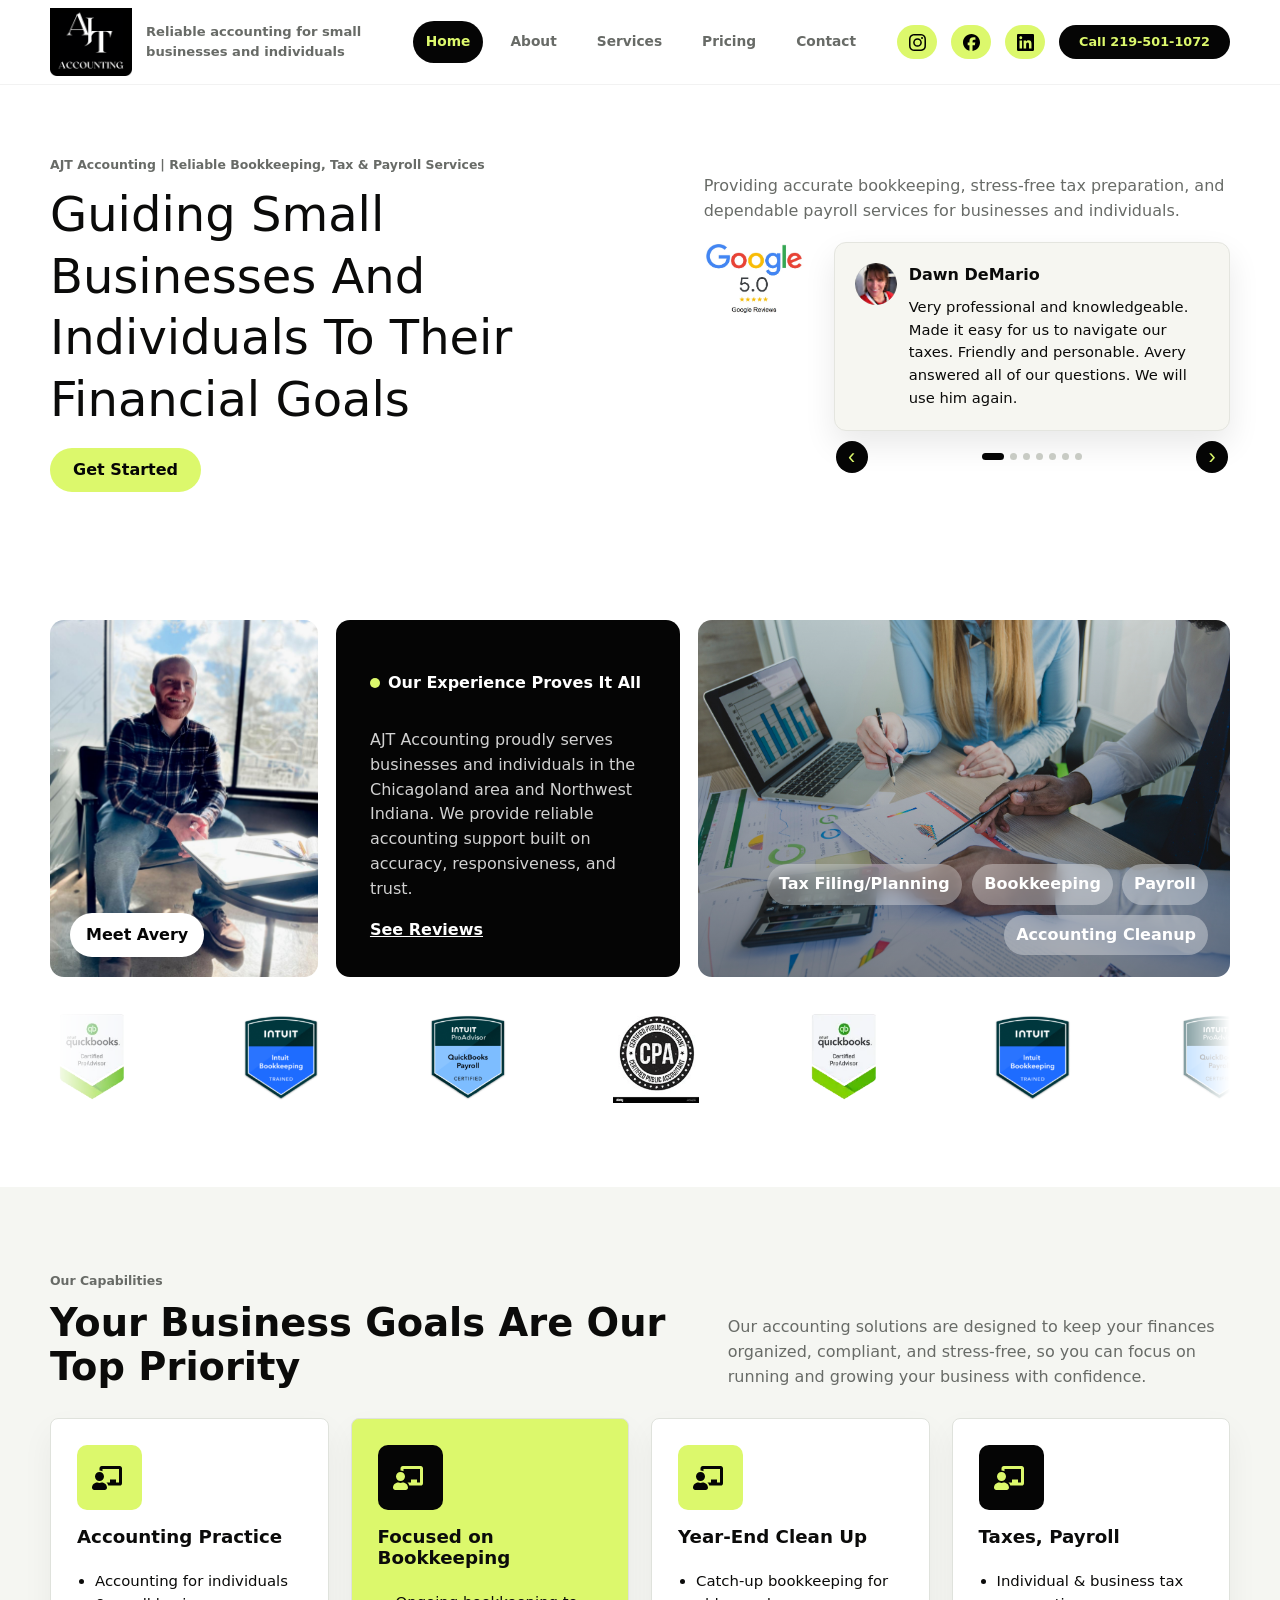
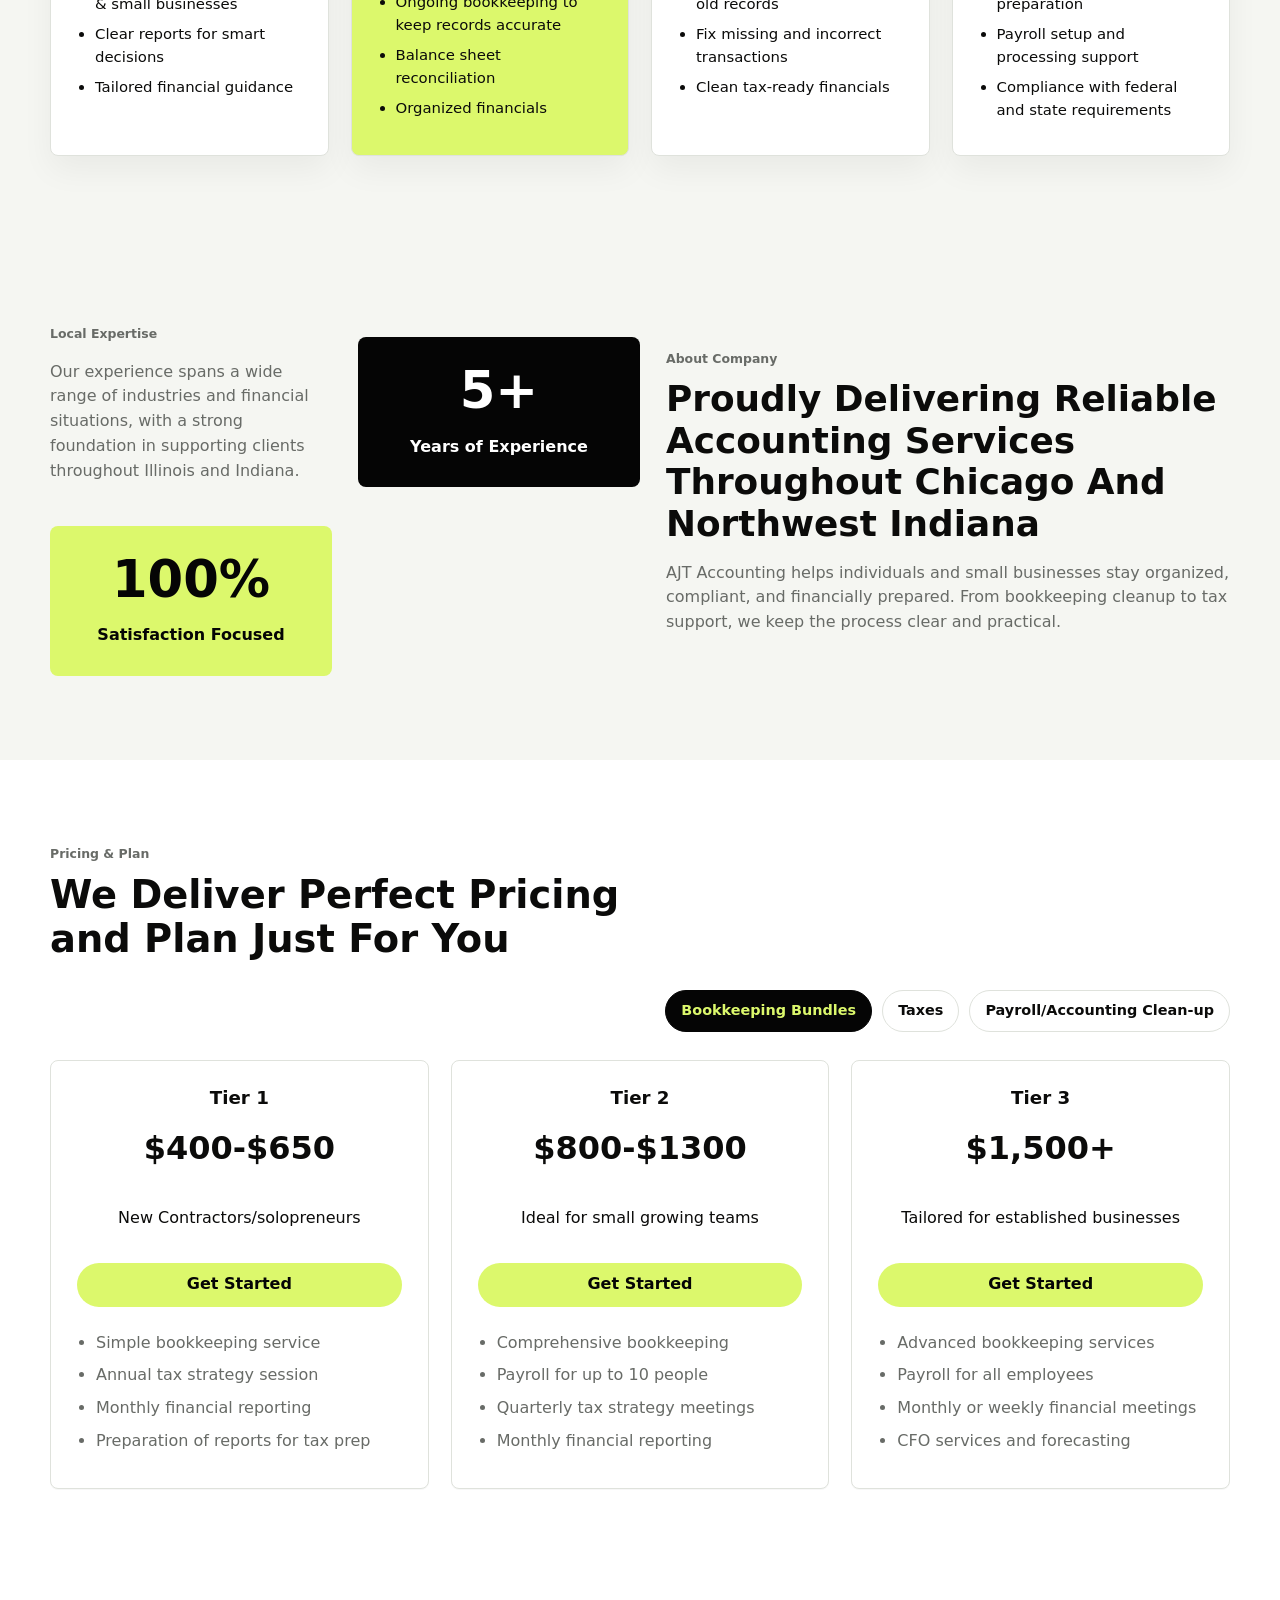
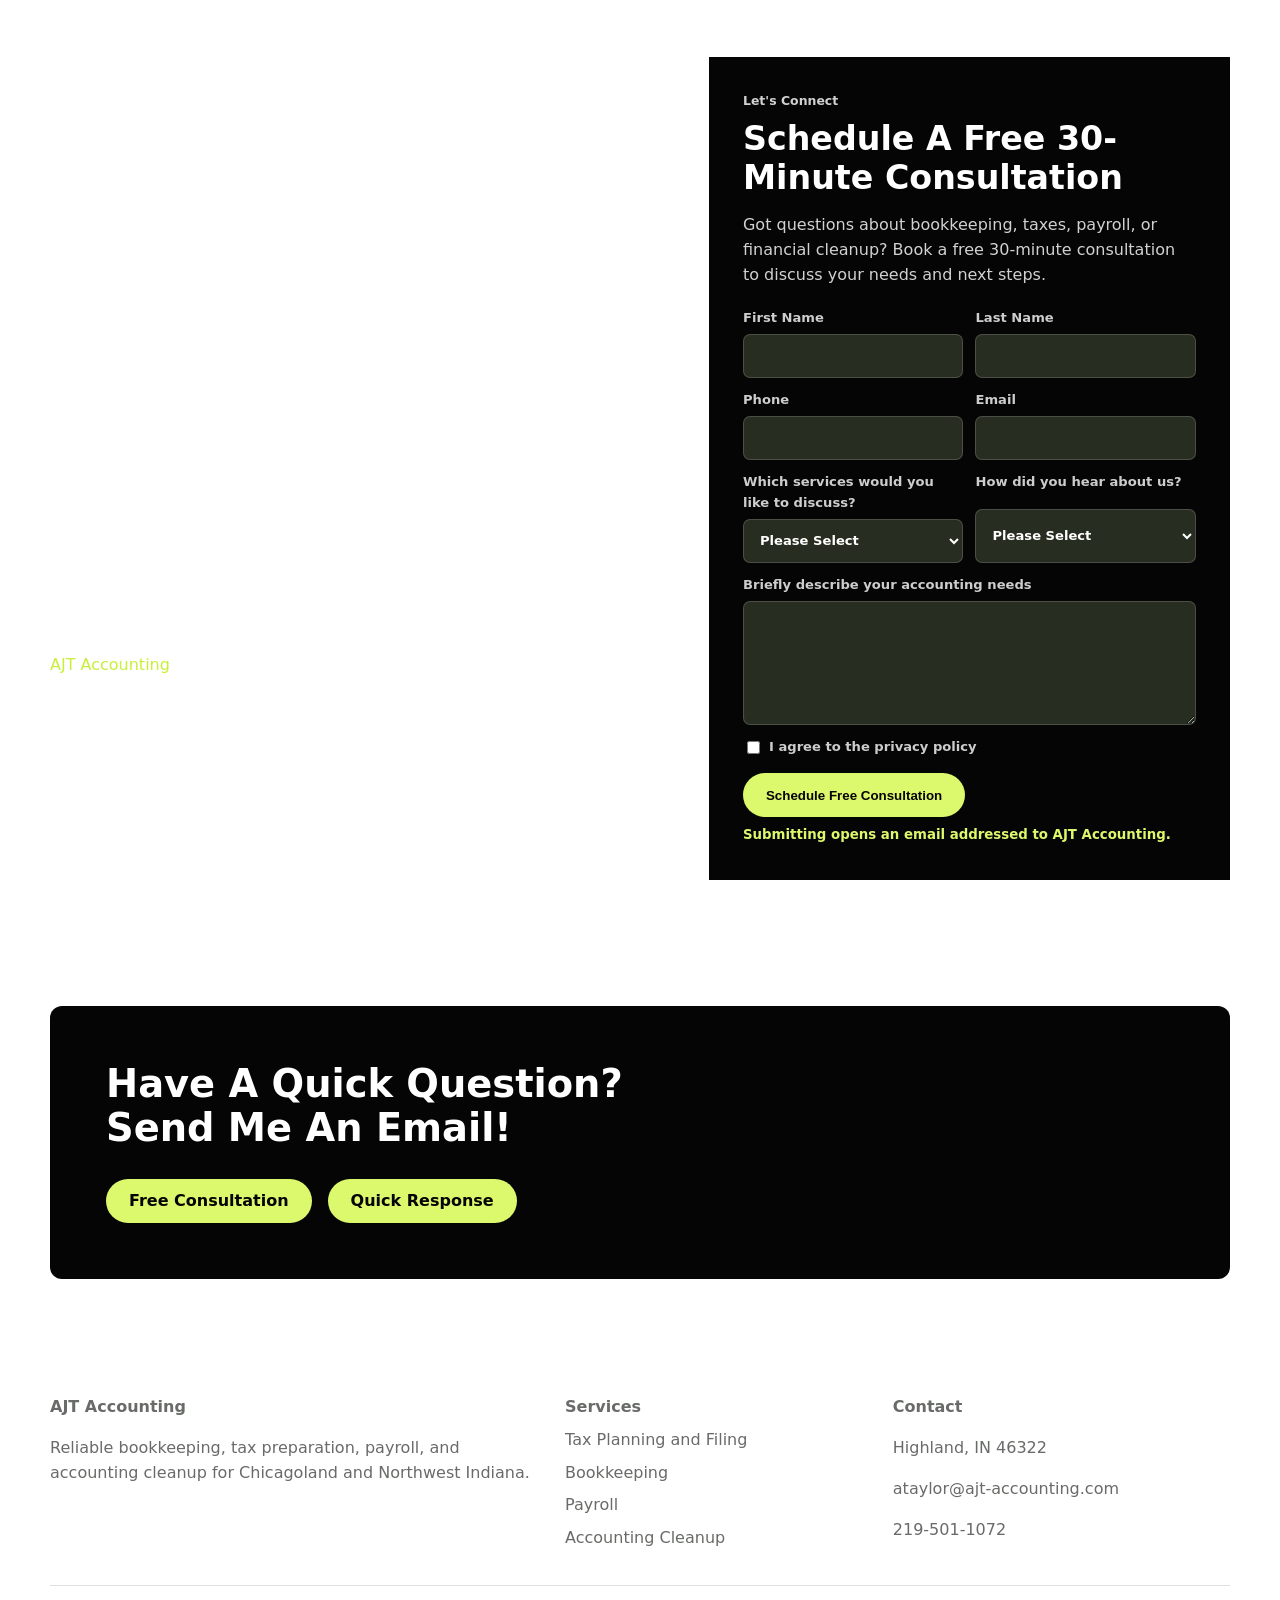
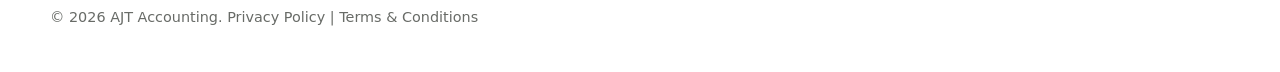
==== index.html @ b4afe04c "Add pricing category tabs" ====
<!doctype html>
<html lang="en">
  <head>
    <meta charset="utf-8">
    <meta name="viewport" content="width=device-width, initial-scale=1">
    <title>AJT Accounting | Bookkeeping, Tax & Payroll Services</title>
    <meta name="description" content="AJT Accounting provides bookkeeping, tax preparation, payroll, and accounting cleanup services for individuals and small businesses in Chicagoland and Northwest Indiana.">
    <link rel="stylesheet" href="assets/css/styles.css">
  </head>
  <body>
    <header class="site-header">
      <nav class="nav" aria-label="Primary navigation">
        <a class="brand" href="index.html">
          <img src="assets/img/Group-2.png" alt="AJT Accounting logo">
          <span>Reliable accounting for small businesses and individuals</span>
        </a>
        <div class="nav-links">
          <a href="index.html" aria-current="page">Home</a>
          <a href="about/">About</a>
          <a href="services/">Services</a>
          <a href="pricing/">Pricing</a>
          <a href="contact/">Contact</a>
        </div>
        <div class="nav-actions" aria-label="Social links and phone">
          <a class="icon-link" href="https://www.instagram.com/ajtaccounting/" aria-label="Instagram"><img src="assets/img/icon-instagram.svg" alt="" aria-hidden="true"></a>
          <a class="icon-link" href="https://www.facebook.com/ajtaccounting" aria-label="Facebook"><img src="assets/img/icon-facebook.svg" alt="" aria-hidden="true"></a>
          <a class="icon-link" href="https://www.linkedin.com/company/ajt-accounting" aria-label="LinkedIn"><img src="assets/img/icon-linkedin.svg" alt="" aria-hidden="true"></a>
          <a class="phone-pill" href="tel:+12195011072">Call 219-501-1072</a>
        </div>
      </nav>
    </header>

    <main>
      <section class="hero original-hero">
        <div class="wrap hero-grid">
          <div class="hero-copy">
            <p class="kicker">AJT Accounting | Reliable Bookkeeping, Tax & Payroll Services</p>
            <h1>Guiding Small Businesses And Individuals To Their Financial Goals</h1>
            <a class="button lime" href="contact/">Get Started</a>
          </div>
          <aside class="review-card" aria-label="Google review highlight">
            <p>Providing accurate bookkeeping, stress-free tax preparation, and dependable payroll services for businesses and individuals.</p>
            <img src="assets/img/google-reviews.jpg" alt="Google 5.0 review rating">
            <div class="review-carousel" data-review-carousel aria-label="Client reviews">
              <div class="review-track">
                <article class="review-slide is-active">
                  <img src="assets/img/unnamed.png" alt="">
                  <div><strong>Dawn DeMario</strong><span>Very professional and knowledgeable. Made it easy for us to navigate our taxes. Friendly and personable. Avery answered all of our questions. We will use him again.</span></div>
                </article>
                <article class="review-slide">
                  <img src="assets/img/unnamed-1.png" alt="">
                  <div><strong>Leeann Carmack</strong><span>Actually cares about his clients. Reasonably priced. Very easy to communicate with and responds fast!</span></div>
                </article>
                <article class="review-slide">
                  <img src="assets/img/unnamed-2.png" alt="">
                  <div><strong>Jeanna Piech</strong><span>He did a great job with me and my husband’s taxes. They were done fast and right. We will definitely be using him again.</span></div>
                </article>
                <article class="review-slide">
                  <img src="assets/img/unnamed-3.png" alt="">
                  <div><strong>Randy C</strong><span>Very knowledgeable, professional, and very thorough. He made the entire process easy, stress-free, and explained everything clearly.</span></div>
                </article>
                <article class="review-slide">
                  <img src="assets/img/unnamed-4.png" alt="">
                  <div><strong>Rafael</strong><span>Very professional and direct with communication. My experience getting my taxes done was very easy and quick.</span></div>
                </article>
                <article class="review-slide">
                  <img src="assets/img/unnamed-5.png" alt="">
                  <div><strong>Tony Ortiz</strong><span>Avery was great to work with, very thorough and professional. Worked around my busy work schedule.</span></div>
                </article>
                <article class="review-slide">
                  <img src="assets/img/unnamed-6.png" alt="">
                  <div><strong>Eliasha Howell-Sundeen</strong><span>Avery was so patient with me. He was so kind and made the whole process easy. I will be coming back every year.</span></div>
                </article>
              </div>
              <div class="review-controls" aria-label="Review carousel controls">
                <button type="button" data-review-prev aria-label="Previous review">‹</button>
                <div class="review-dots" aria-hidden="true"></div>
                <button type="button" data-review-next aria-label="Next review">›</button>
              </div>
            </div>
          </aside>
        </div>
      </section>

      <section class="section">
        <div class="wrap feature-mosaic">
          <figure class="portrait-card">
            <img src="assets/img/1Picture1.png" alt="Avery Taylor, CPA">
            <figcaption>Meet Avery</figcaption>
          </figure>
          <article class="proof-card">
            <p class="dot-line">Our Experience Proves It All</p>
            <p>AJT Accounting proudly serves businesses and individuals in the Chicagoland area and Northwest Indiana. We provide reliable accounting support built on accuracy, responsiveness, and trust.</p>
            <a href="about/">See Reviews</a>
          </article>
          <figure class="service-image-card">
            <img src="assets/img/2147626398.jpg" alt="Accounting planning meeting">
            <figcaption>
              <a href="services/">Tax Filing/Planning</a>
              <a href="services/">Bookkeeping</a>
              <a href="services/">Payroll</a>
              <a href="services/">Accounting Cleanup</a>
            </figcaption>
          </figure>
        </div>
        <div class="wrap badge-strip" aria-label="Certifications and accounting platforms">
          <div class="badge-track">
            <img src="assets/img/quick.webp" alt="QuickBooks certified badge">
            <img src="assets/img/l1.png" alt="Intuit bookkeeping badge">
            <img src="assets/img/l2.png" alt="Intuit advisor badge">
            <img src="assets/img/Picture456ytg-1-1.webp" alt="CPA badge">
            <img src="assets/img/quick.webp" alt="QuickBooks certified badge">
            <img src="assets/img/l1.png" alt="Intuit bookkeeping badge">
            <img src="assets/img/l2.png" alt="Intuit advisor badge">
            <img src="assets/img/Picture456ytg-1-1.webp" alt="CPA badge">
          </div>
        </div>
      </section>

      <section class="section band capabilities">
        <div class="wrap">
          <div class="section-heading-row">
            <div>
              <p class="kicker">Our Capabilities</p>
              <h2>Your Business Goals Are Our Top Priority</h2>
            </div>
            <p>Our accounting solutions are designed to keep your finances organized, compliant, and stress-free, so you can focus on running and growing your business with confidence.</p>
          </div>
          <div class="grid four" style="margin-top: 28px">
            <article class="card service-card">
              <span class="service-icon service-icon-lime" aria-hidden="true"><svg viewBox="0 0 65 65" focusable="false"><rect class="service-icon-bg" width="65" height="65" rx="10"></rect><path class="service-icon-mark" d="M24.7501 37.5C24.638 37.5 24.526 37.5164 24.4191 37.5511C23.8116 37.7484 23.1727 37.875 22.5001 37.875C21.8274 37.875 21.1885 37.7484 20.5805 37.5511C20.4737 37.5164 20.3621 37.5 20.2501 37.5C17.341 37.5 14.9846 39.8662 15.0001 42.7791C15.0066 44.01 16.0187 45 17.2501 45H27.7501C28.9815 45 29.9935 44.01 30.0001 42.7791C30.0155 39.8662 27.6591 37.5 24.7501 37.5ZM22.5001 36C24.9854 36 27.0001 33.9853 27.0001 31.5C27.0001 29.0147 24.9854 27 22.5001 27C20.0148 27 18.0001 29.0147 18.0001 31.5C18.0001 33.9853 20.0148 36 22.5001 36ZM42.7501 21H24.7501C23.5093 21 22.5001 22.043 22.5001 23.3245V25.5C23.5979 25.5 24.6141 25.8178 25.5001 26.3344V24H42.0001V37.5H39.0001V34.5H33.0001V37.5H29.4263C30.3216 38.2823 30.9788 39.3155 31.2868 40.5H42.7501C43.9909 40.5 45.0001 39.457 45.0001 38.1755V23.3245C45.0001 22.043 43.9909 21 42.7501 21Z"></path></svg></span>
              <h3>Accounting Practice</h3>
              <ul><li>Accounting for individuals & small businesses</li><li>Clear reports for smart decisions</li><li>Tailored financial guidance</li></ul>
            </article>
            <article class="card service-card">
              <span class="service-icon service-icon-dark" aria-hidden="true"><svg viewBox="0 0 65 65" focusable="false"><rect class="service-icon-bg" width="65" height="65" rx="10"></rect><path class="service-icon-mark" d="M24.7501 37.5C24.638 37.5 24.526 37.5164 24.4191 37.5511C23.8116 37.7484 23.1727 37.875 22.5001 37.875C21.8274 37.875 21.1885 37.7484 20.5805 37.5511C20.4737 37.5164 20.3621 37.5 20.2501 37.5C17.341 37.5 14.9846 39.8662 15.0001 42.7791C15.0066 44.01 16.0187 45 17.2501 45H27.7501C28.9815 45 29.9935 44.01 30.0001 42.7791C30.0155 39.8662 27.6591 37.5 24.7501 37.5ZM22.5001 36C24.9854 36 27.0001 33.9853 27.0001 31.5C27.0001 29.0147 24.9854 27 22.5001 27C20.0148 27 18.0001 29.0147 18.0001 31.5C18.0001 33.9853 20.0148 36 22.5001 36ZM42.7501 21H24.7501C23.5093 21 22.5001 22.043 22.5001 23.3245V25.5C23.5979 25.5 24.6141 25.8178 25.5001 26.3344V24H42.0001V37.5H39.0001V34.5H33.0001V37.5H29.4263C30.3216 38.2823 30.9788 39.3155 31.2868 40.5H42.7501C43.9909 40.5 45.0001 39.457 45.0001 38.1755V23.3245C45.0001 22.043 43.9909 21 42.7501 21Z"></path></svg></span>
              <h3>Focused on Bookkeeping</h3>
              <ul><li>Ongoing bookkeeping to keep records accurate</li><li>Balance sheet reconciliation</li><li>Organized financials</li></ul>
            </article>
            <article class="card service-card">
              <span class="service-icon service-icon-lime" aria-hidden="true"><svg viewBox="0 0 65 65" focusable="false"><rect class="service-icon-bg" width="65" height="65" rx="10"></rect><path class="service-icon-mark" d="M24.7501 37.5C24.638 37.5 24.526 37.5164 24.4191 37.5511C23.8116 37.7484 23.1727 37.875 22.5001 37.875C21.8274 37.875 21.1885 37.7484 20.5805 37.5511C20.4737 37.5164 20.3621 37.5 20.2501 37.5C17.341 37.5 14.9846 39.8662 15.0001 42.7791C15.0066 44.01 16.0187 45 17.2501 45H27.7501C28.9815 45 29.9935 44.01 30.0001 42.7791C30.0155 39.8662 27.6591 37.5 24.7501 37.5ZM22.5001 36C24.9854 36 27.0001 33.9853 27.0001 31.5C27.0001 29.0147 24.9854 27 22.5001 27C20.0148 27 18.0001 29.0147 18.0001 31.5C18.0001 33.9853 20.0148 36 22.5001 36ZM42.7501 21H24.7501C23.5093 21 22.5001 22.043 22.5001 23.3245V25.5C23.5979 25.5 24.6141 25.8178 25.5001 26.3344V24H42.0001V37.5H39.0001V34.5H33.0001V37.5H29.4263C30.3216 38.2823 30.9788 39.3155 31.2868 40.5H42.7501C43.9909 40.5 45.0001 39.457 45.0001 38.1755V23.3245C45.0001 22.043 43.9909 21 42.7501 21Z"></path></svg></span>
              <h3>Year-End Clean Up</h3>
              <ul><li>Catch-up bookkeeping for old records</li><li>Fix missing and incorrect transactions</li><li>Clean tax-ready financials</li></ul>
            </article>
            <article class="card service-card">
              <span class="service-icon service-icon-dark" aria-hidden="true"><svg viewBox="0 0 65 65" focusable="false"><rect class="service-icon-bg" width="65" height="65" rx="10"></rect><path class="service-icon-mark" d="M24.7501 37.5C24.638 37.5 24.526 37.5164 24.4191 37.5511C23.8116 37.7484 23.1727 37.875 22.5001 37.875C21.8274 37.875 21.1885 37.7484 20.5805 37.5511C20.4737 37.5164 20.3621 37.5 20.2501 37.5C17.341 37.5 14.9846 39.8662 15.0001 42.7791C15.0066 44.01 16.0187 45 17.2501 45H27.7501C28.9815 45 29.9935 44.01 30.0001 42.7791C30.0155 39.8662 27.6591 37.5 24.7501 37.5ZM22.5001 36C24.9854 36 27.0001 33.9853 27.0001 31.5C27.0001 29.0147 24.9854 27 22.5001 27C20.0148 27 18.0001 29.0147 18.0001 31.5C18.0001 33.9853 20.0148 36 22.5001 36ZM42.7501 21H24.7501C23.5093 21 22.5001 22.043 22.5001 23.3245V25.5C23.5979 25.5 24.6141 25.8178 25.5001 26.3344V24H42.0001V37.5H39.0001V34.5H33.0001V37.5H29.4263C30.3216 38.2823 30.9788 39.3155 31.2868 40.5H42.7501C43.9909 40.5 45.0001 39.457 45.0001 38.1755V23.3245C45.0001 22.043 43.9909 21 42.7501 21Z"></path></svg></span>
              <h3>Taxes, Payroll</h3>
              <ul><li>Individual & business tax preparation</li><li>Payroll setup and processing support</li><li>Compliance with federal and state requirements</li></ul>
            </article>
          </div>
        </div>
      </section>

      <section class="section story-band">
        <div class="wrap story-grid">
          <div>
            <p class="kicker">Local Expertise</p>
            <p>Our experience spans a wide range of industries and financial situations, with a strong foundation in supporting clients throughout Illinois and Indiana.</p>
          </div>
          <div class="metric-card dark"><strong>5+</strong><span>Years of Experience</span></div>
          <div class="metric-card lime"><strong>100%</strong><span>Satisfaction Focused</span></div>
          <article>
            <p class="kicker">About Company</p>
            <h2>Proudly Delivering Reliable Accounting Services Throughout Chicago And Northwest Indiana</h2>
            <p>AJT Accounting helps individuals and small businesses stay organized, compliant, and financially prepared. From bookkeeping cleanup to tax support, we keep the process clear and practical.</p>
          </article>
        </div>
      </section>

      <section class="section pricing-preview">
        <div class="wrap">
          <div class="section-heading-row">
            <div>
              <p class="kicker">Pricing & Plan</p>
              <h2>We Deliver Perfect Pricing and Plan Just For You</h2>
            </div>
          </div>
          <div class="pricing-tabs" data-tabs>
            <div class="tab-list" role="tablist" aria-label="Pricing categories">
              <button class="tab-button is-active" id="home-bookkeeping-tab" type="button" role="tab" aria-selected="true" aria-controls="home-bookkeeping-panel" data-tab-button>Bookkeeping Bundles</button>
              <button class="tab-button" id="home-taxes-tab" type="button" role="tab" aria-selected="false" aria-controls="home-taxes-panel" tabindex="-1" data-tab-button>Taxes</button>
              <button class="tab-button" id="home-payroll-tab" type="button" role="tab" aria-selected="false" aria-controls="home-payroll-panel" tabindex="-1" data-tab-button>Payroll/Accounting Clean-up</button>
            </div>
            <div class="tab-panel is-active" id="home-bookkeeping-panel" role="tabpanel" aria-labelledby="home-bookkeeping-tab" data-tab-panel>
              <div class="grid three">
                <article class="card price-card"><h3>Tier 1</h3><div class="price">$400-$650</div><p>New Contractors/solopreneurs</p><a class="button lime" href="contact/?service=Bookkeeping">Get Started</a><ul><li>Simple bookkeeping service</li><li>Annual tax strategy session</li><li>Monthly financial reporting</li><li>Preparation of reports for tax prep</li></ul></article>
                <article class="card price-card"><h3>Tier 2</h3><div class="price">$800-$1300</div><p>Ideal for small growing teams</p><a class="button lime" href="contact/?service=Bookkeeping">Get Started</a><ul><li>Comprehensive bookkeeping</li><li>Payroll for up to 10 people</li><li>Quarterly tax strategy meetings</li><li>Monthly financial reporting</li></ul></article>
                <article class="card price-card"><h3>Tier 3</h3><div class="price">$1,500+</div><p>Tailored for established businesses</p><a class="button lime" href="contact/?service=Bookkeeping">Get Started</a><ul><li>Advanced bookkeeping services</li><li>Payroll for all employees</li><li>Monthly or weekly financial meetings</li><li>CFO services and forecasting</li></ul></article>
              </div>
            </div>
            <div class="tab-panel" id="home-taxes-panel" role="tabpanel" aria-labelledby="home-taxes-tab" hidden data-tab-panel>
              <div class="grid three">
                <article class="card price-card"><h3>Individual 1</h3><div class="price">$125-$150</div><p class="muted">Basic return</p><a class="button lime" href="contact/?service=Taxes">Get Started</a><ul><li>Limited sources of income</li><li>Dependents</li><li>Single state return</li><li>E-filing included</li></ul></article>
                <article class="card price-card"><h3>Individual 2</h3><div class="price">$175-$225</div><p class="muted">Standard tax return</p><a class="button lime" href="contact/?service=Taxes">Get Started</a><ul><li>Multiple sources of income</li><li>Multi-state return</li><li>Limited self-employment</li><li>Education and retirement reporting</li></ul></article>
                <article class="card price-card"><h3>Individual 3</h3><div class="price">$250+</div><p class="muted">Advanced tax return</p><a class="button lime" href="contact/?service=Taxes">Get Started</a><ul><li>Self-employed or small business owners</li><li>Rental properties</li><li>Extensive investment reporting</li><li>Tax preparation meeting</li></ul></article>
                <article class="card price-card"><h3>Business 1</h3><div class="price">$300-$500</div><p class="muted">Basic business return</p><a class="button lime" href="contact/?service=Taxes">Get Started</a><ul><li>Partnership or S-corp filing</li><li>Basic income and expense categorization</li><li>Small, low-volume operations</li><li>E-filing included</li></ul></article>
                <article class="card price-card"><h3>Business 2</h3><div class="price">$600-$900</div><p class="muted">Standard business return</p><a class="button lime" href="contact/?service=Taxes">Get Started</a><ul><li>Partnership, S-corp, or C-corp filing</li><li>Growing small businesses</li><li>Multi-state filing</li><li>Tax preparation meeting</li></ul></article>
                <article class="card price-card"><h3>Business 3</h3><div class="price">$1,000+</div><p class="muted">Advanced business return</p><a class="button lime" href="contact/?service=Taxes">Get Started</a><ul><li>Established businesses</li><li>Complex income and expenses</li><li>Fixed asset depreciation schedules</li><li>Quarterly tax meetings</li></ul></article>
              </div>
            </div>
            <div class="tab-panel" id="home-payroll-panel" role="tabpanel" aria-labelledby="home-payroll-tab" hidden data-tab-panel>
              <div class="grid two">
                <article class="card price-card"><h3>Accounting Cleanup</h3><p>Cleanup varies by the condition of your records, software used, and business complexity. AJT Accounting starts with a consultation to review current books and create a clear plan to get records back on track.</p><a class="button lime" href="contact/?service=Accounting%20Cleanup">Discuss cleanup</a></article>
                <article class="card price-card"><h3>Payroll</h3><p>Payroll services ensure employees are paid accurately and on time while keeping your business compliant with required federal and state payroll filings.</p><a class="button lime" href="contact/?service=Payroll">Discuss payroll</a></article>
              </div>
            </div>
          </div>
        </div>
      </section>

      <section class="section">
        <div class="wrap contact-layout">
          <div class="contact-spacer"><span>AJT Accounting</span></div>
          <form class="lead-form" action="mailto:ataylor@ajt-accounting.com" method="post" enctype="text/plain" data-email-form>
            <p class="kicker">Let's Connect</p>
            <h2>Schedule A Free 30-Minute Consultation</h2>
            <p>Got questions about bookkeeping, taxes, payroll, or financial cleanup? Book a free 30-minute consultation to discuss your needs and next steps.</p>
            <div class="form-grid">
              <label><span>First Name</span><input name="first_name" autocomplete="given-name"></label>
              <label><span>Last Name</span><input name="last_name" autocomplete="family-name"></label>
              <label><span>Phone</span><input name="phone" autocomplete="tel"></label>
              <label><span>Email</span><input name="email" type="email" autocomplete="email"></label>
              <label><span>Which services would you like to discuss?</span><select name="service"><option>Please Select</option><option>Bookkeeping</option><option>Taxes</option><option>Payroll</option><option>Accounting cleanup</option></select></label>
              <label><span>How did you hear about us?</span><select name="source"><option>Please Select</option><option>Google</option><option>Referral</option><option>Social media</option></select></label>
            </div>
            <label><span>Briefly describe your accounting needs</span><textarea name="message" rows="5"></textarea></label>
            <label class="checkbox"><input type="checkbox" name="privacy"> <span>I agree to the privacy policy</span></label>
            <button class="button lime" type="submit">Schedule Free Consultation</button>
            <small data-form-status>Submitting opens an email addressed to AJT Accounting.</small>
          </form>
        </div>
      </section>

      <section class="section tight">
        <div class="wrap quick-question">
          <h2>Have A Quick Question? Send Me An Email!</h2>
          <div class="actions">
            <a class="button lime" href="contact/">Free Consultation</a>
            <a class="button lime" href="mailto:ataylor@ajt-accounting.com?subject=Quick%20question">Quick Response</a>
          </div>
        </div>
      </section>
    </main>

    <footer class="site-footer">
      <div class="wrap footer-grid">
        <div>
          <strong>AJT Accounting</strong>
          <p>Reliable bookkeeping, tax preparation, payroll, and accounting cleanup for Chicagoland and Northwest Indiana.</p>
        </div>
        <div class="footer-links">
          <strong>Services</strong>
          <a href="services/">Tax Planning and Filing</a>
          <a href="services/">Bookkeeping</a>
          <a href="services/">Payroll</a>
          <a href="services/">Accounting Cleanup</a>
        </div>
        <div class="footer-links">
          <strong>Contact</strong>
          <span>Highland, IN 46322</span>
          <a href="mailto:ataylor@ajt-accounting.com">ataylor@ajt-accounting.com</a>
          <a href="tel:+12195011072">219-501-1072</a>
        </div>
      </div>
      <div class="wrap fine-print">
        <span>&copy; <span data-year></span> AJT Accounting.</span>
        <span> <a href="privacy-policy/">Privacy Policy</a> | <a href="terms-and-conditions/">Terms & Conditions</a></span>
      </div>
    </footer>
    <script src="assets/js/main.js"></script>
  </body>
</html>
---- assets/css/styles.css ----
:root {
  --ink: #0b0b0a;
  --muted: #686b67;
  --line: #dfe2dc;
  --paper: #ffffff;
  --soft: #f5f6f2;
  --panel: #f7f8f5;
  --black: #050505;
  --lime: #dcf86c;
  --lime-strong: #c8ef39;
  --field: #282d21;
  --white: #ffffff;
  --shadow: 0 18px 45px rgba(0, 0, 0, 0.11);
}

* {
  box-sizing: border-box;
}

html {
  scroll-behavior: auto;
}

body {
  margin: 0;
  background: var(--paper);
  color: var(--ink);
  font-family: Inter, ui-sans-serif, system-ui, -apple-system, BlinkMacSystemFont, "Segoe UI", sans-serif;
  line-height: 1.55;
}

img {
  display: block;
  max-width: 100%;
}

a {
  color: inherit;
}

.site-header {
  background: var(--paper);
  border-bottom: 1px solid rgba(0, 0, 0, 0.05);
}

.nav {
  width: min(1180px, calc(100% - 32px));
  margin: 0 auto;
  min-height: 84px;
  display: grid;
  grid-template-columns: auto 1fr auto;
  align-items: center;
  gap: 28px;
}

.brand {
  display: flex;
  align-items: center;
  gap: 14px;
  text-decoration: none;
  font-weight: 800;
}

.brand img {
  width: 82px;
  height: 72px;
  object-fit: contain;
}

.brand span {
  max-width: 270px;
  font-size: 0.82rem;
  color: var(--muted);
  font-weight: 750;
}

.nav-links,
.nav-actions {
  display: flex;
  align-items: center;
  justify-content: center;
  gap: 14px;
}

.nav-links a {
  padding: 10px 13px;
  border-radius: 999px;
  color: var(--muted);
  text-decoration: none;
  font-size: 0.86rem;
  font-weight: 750;
}

.nav-links a:hover,
.nav-links a[aria-current="page"] {
  background: var(--black);
  color: var(--lime);
}

.icon-link,
.phone-pill {
  display: inline-flex;
  align-items: center;
  justify-content: center;
  min-height: 34px;
  border-radius: 999px;
  text-decoration: none;
  font-weight: 900;
}

.icon-link {
  min-width: 40px;
  padding: 0 10px;
  background: var(--lime);
  color: var(--black);
  font-size: 0.78rem;
  letter-spacing: 0;
}

.icon-link img {
  width: 17px;
  height: 17px;
  display: block;
}

.phone-pill {
  padding: 0 20px;
  background: var(--black);
  color: var(--lime);
  font-size: 0.8rem;
  letter-spacing: 0;
}

.section {
  padding: 84px 0;
}

.section.tight {
  padding: 42px 0 72px;
}

.wrap {
  width: min(1180px, calc(100% - 32px));
  margin: 0 auto;
}

.hero {
  background: var(--paper);
}

.original-hero {
  padding: 70px 0 44px;
}

.hero-grid {
  display: grid;
  grid-template-columns: minmax(0, 1.05fr) minmax(360px, 0.95fr);
  gap: 72px;
  align-items: center;
}

.hero-copy h1 {
  max-width: 650px;
  margin: 8px 0 18px;
  font-size: clamp(2.35rem, 3.75vw, 3.9rem);
  line-height: 1.28;
  font-weight: 500;
}

.kicker,
.eyebrow {
  margin: 0 0 10px;
  color: var(--muted);
  font-size: 0.78rem;
  font-weight: 800;
}

.kicker {
  text-transform: none;
  letter-spacing: 0;
}

.eyebrow {
  color: var(--lime-strong);
  text-transform: uppercase;
  letter-spacing: 0.08em;
}

h1,
h2,
h3 {
  margin: 0;
  line-height: 1.16;
  letter-spacing: 0;
  font-weight: 600;
}

h2 {
  font-size: clamp(1.8rem, 3vw, 3rem);
}

h3 {
  font-size: 1.14rem;
}

.lead {
  max-width: 780px;
  margin: 18px 0 0;
  color: var(--muted);
  font-size: 1.04rem;
}

.button {
  display: inline-flex;
  align-items: center;
  justify-content: center;
  min-height: 44px;
  padding: 0 22px;
  border: 1px solid transparent;
  border-radius: 999px;
  background: var(--black);
  color: var(--white);
  text-decoration: none;
  font-weight: 900;
  cursor: pointer;
}

.button:hover {
  filter: brightness(0.94);
}

.button.lime {
  background: var(--lime);
  color: var(--black);
}

.button.secondary {
  background: transparent;
  border-color: currentColor;
  color: inherit;
}

.actions {
  display: flex;
  flex-wrap: wrap;
  gap: 16px;
  margin-top: 28px;
}

.review-card {
  display: grid;
  grid-template-columns: 112px 1fr;
  gap: 18px;
  align-items: start;
  margin: 0;
  color: var(--muted);
}

.review-card > p {
  grid-column: 1 / -1;
  max-width: 540px;
  margin: 0;
}

.review-card > img {
  width: 100px;
  object-fit: contain;
}

.review-carousel {
  overflow: visible;
  border-radius: 12px;
}

.review-track {
  display: grid;
}

.review-slide {
  display: none;
  grid-template-columns: 42px 1fr;
  gap: 12px;
  min-height: 164px;
  padding: 20px;
  border: 1px solid #e4e5df;
  border-radius: 12px;
  background: #f6f6f1;
  box-shadow: 0 14px 32px rgba(0, 0, 0, 0.09);
}

.review-slide.is-active {
  display: grid;
  animation: reviewIn 260ms ease-out;
}

.review-slide img {
  width: 42px;
  height: 42px;
  border-radius: 50%;
}

.review-slide strong,
.review-slide span {
  display: block;
  color: var(--ink);
}

.review-slide span {
  margin-top: 8px;
  color: var(--ink);
  font-size: 0.92rem;
}

.review-controls {
  display: flex;
  align-items: center;
  justify-content: space-between;
  gap: 12px;
  padding: 10px 2px 0;
}

.review-controls button {
  width: 32px;
  height: 32px;
  border: 0;
  border-radius: 999px;
  background: var(--black);
  color: var(--lime);
  font-size: 1.35rem;
  line-height: 1;
  cursor: pointer;
}

.review-dots {
  display: flex;
  justify-content: center;
  gap: 6px;
  flex: 1;
}

.review-dot {
  width: 7px;
  height: 7px;
  border-radius: 999px;
  background: #c8cbc4;
}

.review-dot.is-active {
  width: 22px;
  background: var(--black);
}

@keyframes reviewIn {
  from { opacity: 0; transform: translateX(16px); }
  to { opacity: 1; transform: translateX(0); }
}

.feature-mosaic {
  display: grid;
  grid-template-columns: 0.78fr 1fr 1.55fr;
  gap: 18px;
  align-items: stretch;
}

.portrait-card,
.service-image-card {
  position: relative;
  overflow: hidden;
  margin: 0;
  min-height: 310px;
  border-radius: 14px;
}

.portrait-card img,
.service-image-card img {
  width: 100%;
  height: 100%;
  object-fit: cover;
}

.portrait-card figcaption {
  position: absolute;
  left: 20px;
  bottom: 20px;
  padding: 10px 16px;
  border-radius: 999px;
  background: var(--white);
  color: var(--black);
  font-weight: 850;
}

.proof-card {
  min-height: 310px;
  display: flex;
  flex-direction: column;
  justify-content: center;
  padding: 34px;
  border-radius: 14px;
  background: var(--black);
  color: var(--white);
}

.dot-line {
  font-weight: 900;
}

.dot-line::before {
  content: "";
  display: inline-block;
  width: 10px;
  height: 10px;
  margin-right: 8px;
  border-radius: 50%;
  background: var(--lime);
}

.proof-card p:not(.dot-line) {
  color: rgba(255, 255, 255, 0.82);
}

.proof-card a {
  color: var(--white);
  font-weight: 800;
}

.service-image-card::after {
  content: "";
  position: absolute;
  inset: 0;
  background: linear-gradient(0deg, rgba(0, 0, 0, 0.42), rgba(0, 0, 0, 0.06));
}

.service-image-card figcaption {
  position: absolute;
  z-index: 1;
  right: 22px;
  bottom: 22px;
  display: flex;
  flex-wrap: wrap;
  justify-content: flex-end;
  gap: 10px;
}

.service-image-card a {
  padding: 8px 12px;
  border-radius: 999px;
  background: rgba(255, 255, 255, 0.34);
  color: var(--white);
  text-decoration: none;
  font-weight: 750;
  backdrop-filter: blur(8px);
}

.badge-strip {
  margin-top: 34px;
  overflow: hidden;
  -webkit-mask-image: linear-gradient(90deg, transparent, #000 8%, #000 92%, transparent);
  mask-image: linear-gradient(90deg, transparent, #000 8%, #000 92%, transparent);
}

.badge-track {
  display: flex;
  align-items: center;
  gap: clamp(40px, 8vw, 110px);
  width: max-content;
  animation: badgeDrift 22s linear infinite;
}

.badge-strip:hover .badge-track {
  animation-play-state: paused;
}

.badge-track img {
  max-height: 92px;
  width: auto;
  object-fit: contain;
}

@keyframes badgeDrift {
  from { transform: translateX(0); }
  to { transform: translateX(-50%); }
}

@media (prefers-reduced-motion: reduce) {
  .badge-track {
    animation: none;
  }
}

.band,
.story-band {
  background: var(--soft);
}

.section-heading-row {
  display: grid;
  grid-template-columns: minmax(0, 1fr) minmax(320px, 0.8fr);
  gap: 50px;
  align-items: end;
}

.section-heading-row > p {
  margin: 0;
  color: var(--muted);
}

.grid {
  display: grid;
  gap: 22px;
}

.grid.two {
  grid-template-columns: repeat(2, minmax(0, 1fr));
}

.grid.three {
  grid-template-columns: repeat(3, minmax(0, 1fr));
}

.grid.four {
  grid-template-columns: repeat(4, minmax(0, 1fr));
}

.card {
  background: var(--white);
  border: 1px solid var(--line);
  border-radius: 8px;
  padding: 26px;
  box-shadow: 0 1px 0 rgba(0, 0, 0, 0.03);
}

.card p:last-child,
.split p:last-child {
  margin-bottom: 0;
}

.muted {
  color: var(--muted);
}

.split {
  display: grid;
  grid-template-columns: minmax(0, 1.05fr) minmax(320px, 0.95fr);
  gap: 46px;
  align-items: center;
}

.split.reverse {
  grid-template-columns: minmax(320px, 0.95fr) minmax(0, 1.05fr);
}

.split img {
  width: 100%;
  border-radius: 8px;
  box-shadow: var(--shadow);
  aspect-ratio: 4 / 3;
  object-fit: cover;
}

.pill-list {
  display: flex;
  flex-wrap: wrap;
  gap: 10px;
  padding: 0;
  margin: 26px 0 0;
  list-style: none;
}

.pill-list li {
  border: 1px solid var(--line);
  background: var(--white);
  border-radius: 999px;
  padding: 8px 13px;
  font-weight: 750;
}

.capabilities .card {
  min-height: 270px;
  display: grid;
  align-content: start;
  gap: 16px;
  box-shadow: 0 14px 32px rgba(0, 0, 0, 0.05);
}

.capabilities .card:nth-child(2) {
  background: var(--lime);
}

.service-icon {
  width: 65px;
  height: 65px;
  display: block;
}

.service-icon svg {
  display: block;
  width: 100%;
  height: 100%;
}

.service-icon-lime {
  --icon-bg: var(--lime);
  --icon-mark: var(--black);
}

.service-icon-dark {
  --icon-bg: var(--black);
  --icon-mark: var(--lime);
}

.service-icon-bg {
  fill: var(--icon-bg);
}

.service-icon-mark {
  fill: var(--icon-mark);
}

.service-card ul {
  margin: 0;
  padding-left: 18px;
  color: var(--ink);
  font-size: 0.93rem;
}

.service-card li {
  margin: 7px 0;
}

.story-grid {
  display: grid;
  grid-template-columns: 0.9fr 0.9fr minmax(360px, 1.8fr);
  gap: 26px;
  align-items: center;
}

.story-grid p {
  color: var(--muted);
}

.story-grid > article {
  grid-column: 3;
  grid-row: 1 / span 2;
}

.story-grid > article h2 {
  font-size: clamp(1.8rem, 2.8vw, 3rem);
}

.metric-card {
  min-height: 150px;
  display: grid;
  place-items: center;
  padding: 24px;
  border-radius: 8px;
  text-align: center;
}

.metric-card strong {
  display: block;
  font-size: clamp(2.3rem, 4vw, 3.7rem);
  line-height: 1.05;
  font-weight: 700;
}

.metric-card span {
  display: block;
  margin-top: 10px;
  font-weight: 800;
}

.metric-card.dark {
  background: var(--black);
  color: var(--white);
}

.metric-card.lime {
  background: var(--lime);
  color: var(--black);
}

.pricing-preview {
  background: var(--paper);
}

.pricing-tabs {
  margin-top: 28px;
}

.tab-list {
  display: flex;
  flex-wrap: wrap;
  justify-content: flex-end;
  gap: 10px;
  margin: 0 0 28px;
}

.tab-button {
  min-height: 42px;
  border: 1px solid var(--line);
  border-radius: 999px;
  padding: 9px 15px;
  background: var(--white);
  color: var(--ink);
  font: inherit;
  font-size: 0.9rem;
  font-weight: 850;
  line-height: 1.2;
  letter-spacing: 0;
  cursor: pointer;
}

.tab-button:hover,
.tab-button:focus-visible {
  border-color: var(--black);
  outline: none;
  box-shadow: 0 0 0 3px rgba(220, 248, 108, 0.5);
}

.tab-button.is-active {
  background: var(--black);
  border-color: var(--black);
  color: var(--lime);
}

.tab-panel[hidden] {
  display: none;
}

.tab-panel .grid {
  margin-top: 0;
}

.price-card {
  display: flex;
  flex-direction: column;
  gap: 16px;
  text-align: center;
}

.price {
  font-size: 2rem;
  font-weight: 900;
  color: var(--ink);
}

.price-card ul,
.check-list {
  padding-left: 19px;
  margin: 0;
  color: var(--muted);
  text-align: left;
}

.price-card li,
.check-list li {
  margin: 8px 0;
}

.page-hero {
  background: var(--black);
  color: var(--white);
  padding: 74px 0;
}

.page-hero .lead {
  color: rgba(255, 255, 255, 0.82);
}

.contact-layout {
  display: grid;
  grid-template-columns: 1fr minmax(420px, 0.85fr);
  gap: 46px;
  align-items: center;
}

.contact-spacer {
  color: var(--lime-strong);
  min-height: 420px;
  display: flex;
  align-items: end;
}

.lead-form,
.contact-panel {
  background: var(--black);
  color: var(--white);
  border-radius: 0;
  padding: 34px;
}

.lead-form h2,
.contact-panel h2 {
  font-size: clamp(1.8rem, 2.6vw, 2.7rem);
}

.lead-form p,
.contact-panel .lead,
.contact-panel .muted {
  color: rgba(255, 255, 255, 0.82);
}

.form-grid {
  display: grid;
  grid-template-columns: 1fr 1fr;
  gap: 12px;
  margin-top: 20px;
}

.lead-form label {
  display: grid;
  gap: 6px;
  color: rgba(255, 255, 255, 0.8);
  font-size: 0.82rem;
  font-weight: 700;
}

.lead-form input,
.lead-form select,
.lead-form textarea {
  width: 100%;
  min-height: 44px;
  border: 1px solid rgba(255, 255, 255, 0.16);
  border-radius: 7px;
  background: var(--field);
  color: var(--white);
  padding: 10px 12px;
  font: inherit;
}

.lead-form textarea {
  resize: vertical;
}

.lead-form > label {
  margin-top: 12px;
}

.checkbox {
  display: flex !important;
  grid-template-columns: auto 1fr;
  align-items: center;
}

.checkbox input {
  width: auto;
  min-height: auto;
}

.lead-form button {
  margin-top: 16px;
}

.lead-form small {
  display: block;
  margin-top: 8px;
  color: var(--lime);
  font-weight: 700;
}

.lead-form small.error {
  color: #ffb7b7;
}

.quick-question {
  padding: 56px;
  border-radius: 12px;
  background: var(--black);
  color: var(--white);
}

.quick-question h2 {
  max-width: 620px;
  font-size: clamp(1.8rem, 3vw, 2.7rem);
}

.site-footer {
  background: var(--paper);
  color: var(--muted);
  padding: 44px 0;
}

.footer-grid {
  display: grid;
  grid-template-columns: 1.3fr 0.8fr 0.9fr;
  gap: 28px;
}

.site-footer a {
  color: inherit;
  text-decoration: none;
}

.site-footer a:hover {
  color: var(--ink);
}

.footer-links {
  display: grid;
  gap: 8px;
}

.fine-print {
  border-top: 1px solid var(--line);
  margin-top: 34px;
  padding-top: 20px;
  font-size: 0.9rem;
}

.legal {
  max-width: 920px;
}

.legal h2 {
  margin-top: 34px;
  font-size: 1.7rem;
}

@media (max-width: 980px) {
  .nav {
    grid-template-columns: 1fr;
    padding: 14px 0;
  }

  .brand {
    justify-content: space-between;
  }

  .nav-links,
  .nav-actions {
    justify-content: flex-start;
    flex-wrap: wrap;
  }

  .hero-grid,
  .feature-mosaic,
  .section-heading-row,
  .story-grid,
  .contact-layout,
  .grid.two,
  .grid.three,
  .grid.four,
  .split,
  .split.reverse,
  .footer-grid {
    grid-template-columns: 1fr;
  }

  .story-grid > article {
    grid-column: auto;
    grid-row: auto;
  }

  .tab-list {
    justify-content: flex-start;
  }

  .contact-spacer {
    display: none;
  }
}

@media (max-width: 620px) {
  .nav {
    width: min(100% - 20px, 1180px);
    gap: 10px;
  }

  .brand {
    align-items: center;
    justify-content: flex-start;
  }

  .brand img {
    width: 54px;
    height: 46px;
  }

  .brand span {
    font-size: 0.68rem;
  }

  .nav-links {
    gap: 6px;
  }

  .nav-links a {
    padding: 7px 9px;
    font-size: 0.76rem;
  }

  .nav-actions {
    gap: 8px;
  }

  .tab-list {
    display: grid;
    grid-template-columns: 1fr;
  }

  .tab-button {
    width: 100%;
  }

  .original-hero {
    padding: 46px 0 28px;
  }

  .hero-copy h1 {
    font-size: 2rem;
    line-height: 1.25;
  }

  .review-card {
    grid-template-columns: 1fr;
  }

  .section {
    padding: 58px 0;
  }

  .portrait-card,
  .service-image-card,
  .proof-card {
    min-height: 280px;
  }

  .badge-track img {
    max-height: 80px;
  }

  .form-grid {
    grid-template-columns: 1fr;
  }

  .lead-form,
  .quick-question {
    padding: 24px;
  }

  .actions .button,
  .lead-form button {
    width: 100%;
  }
}
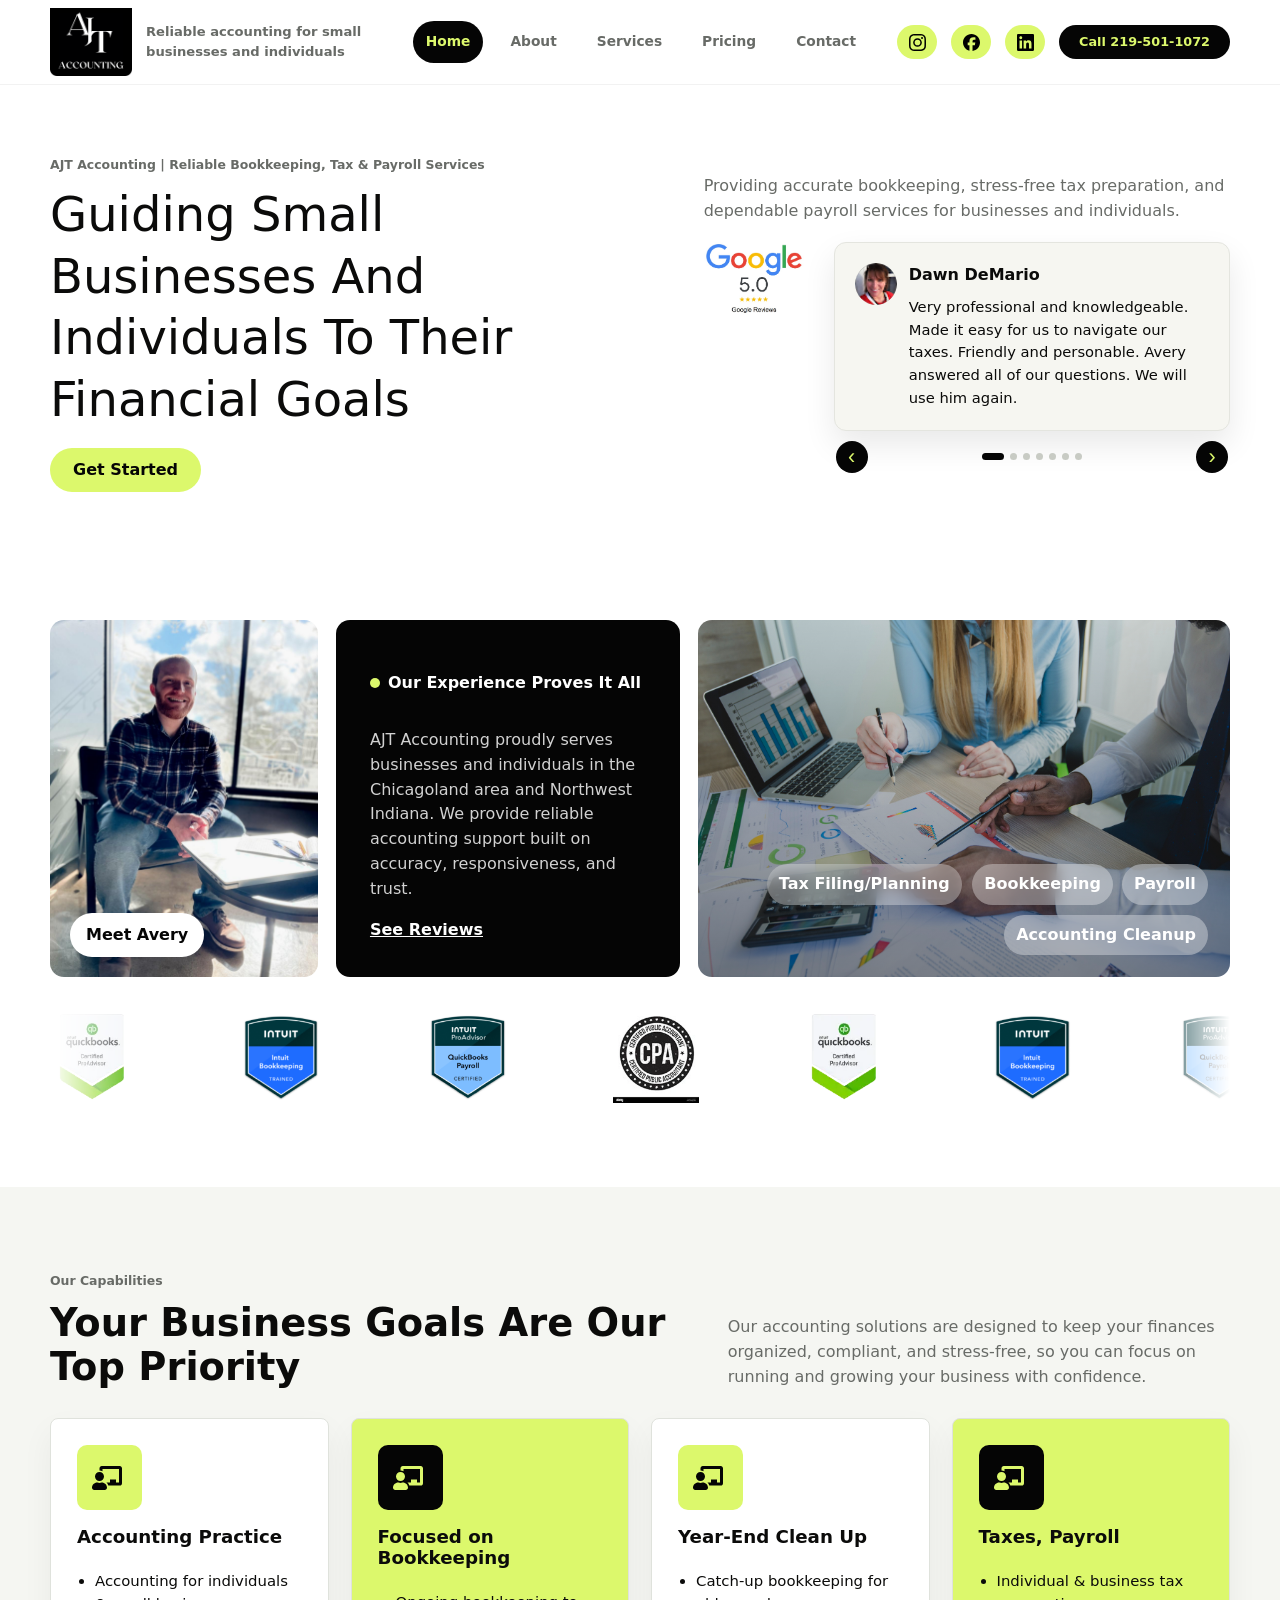
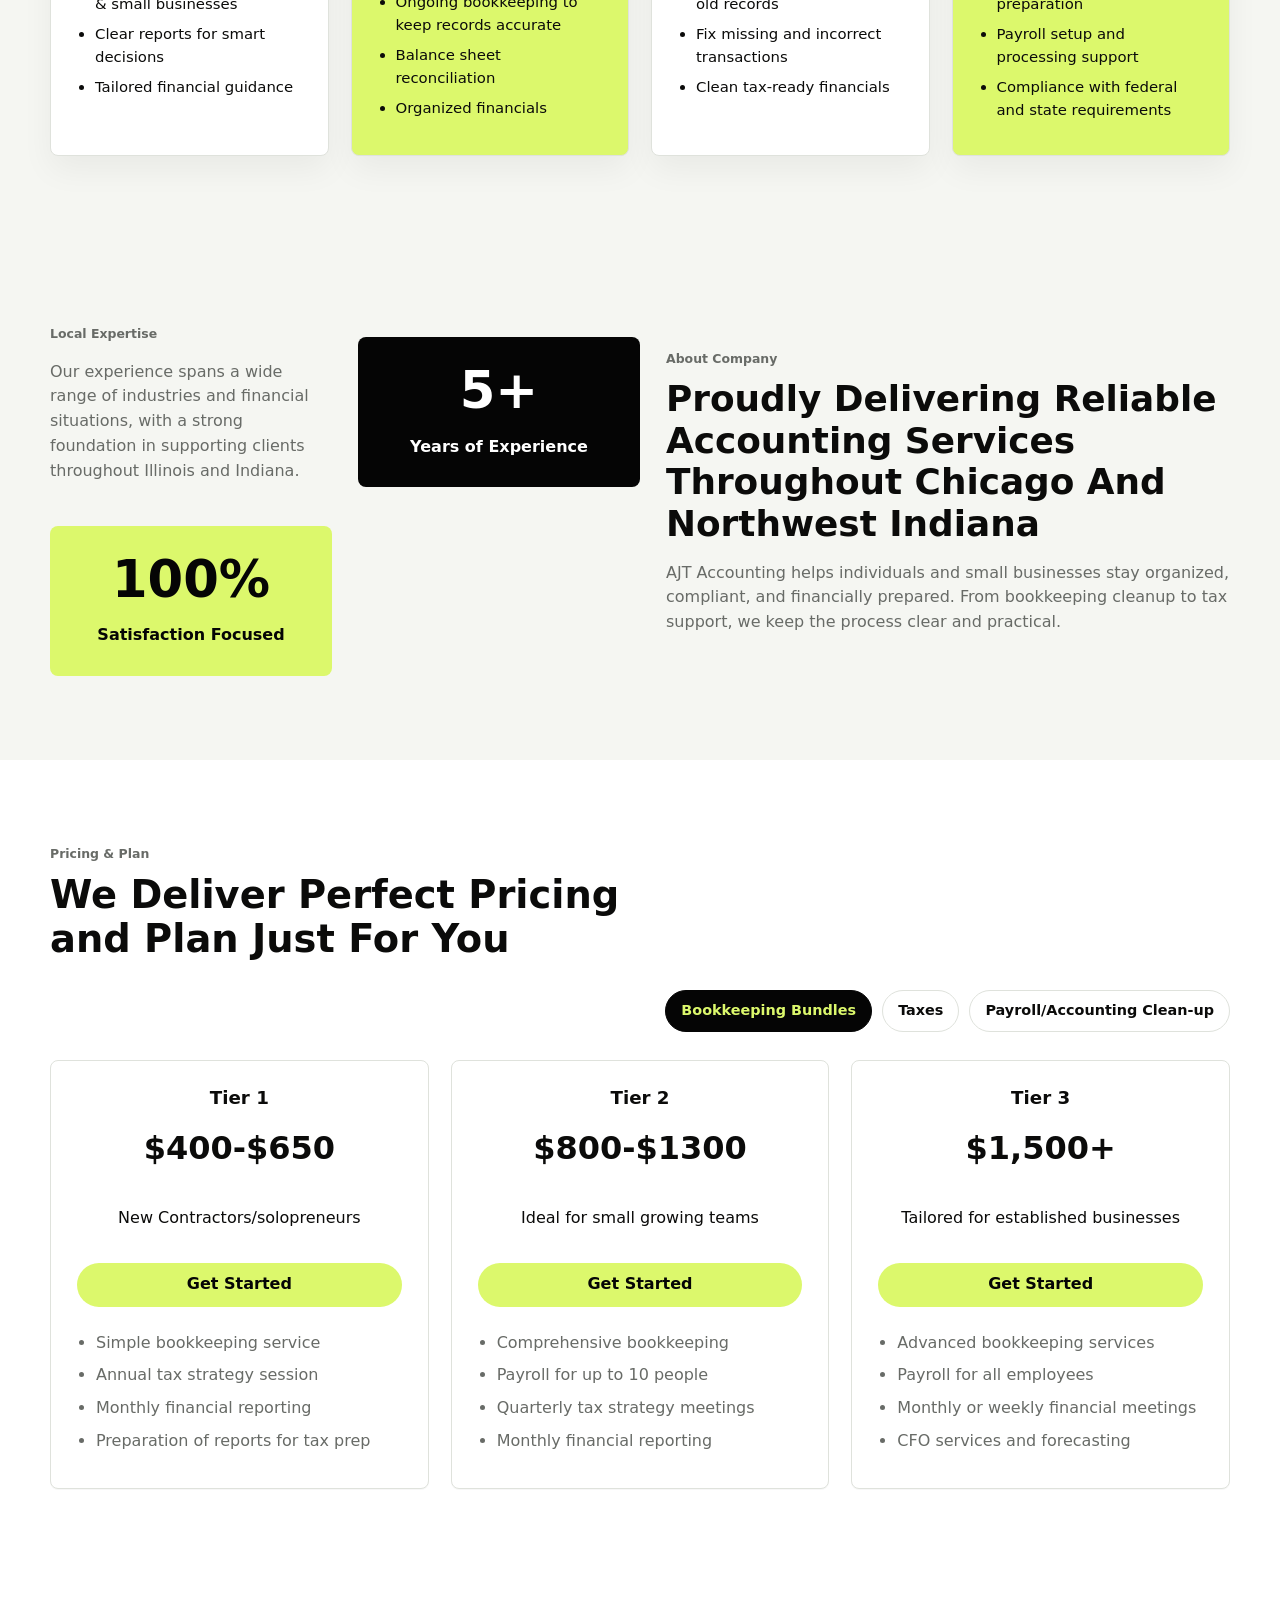
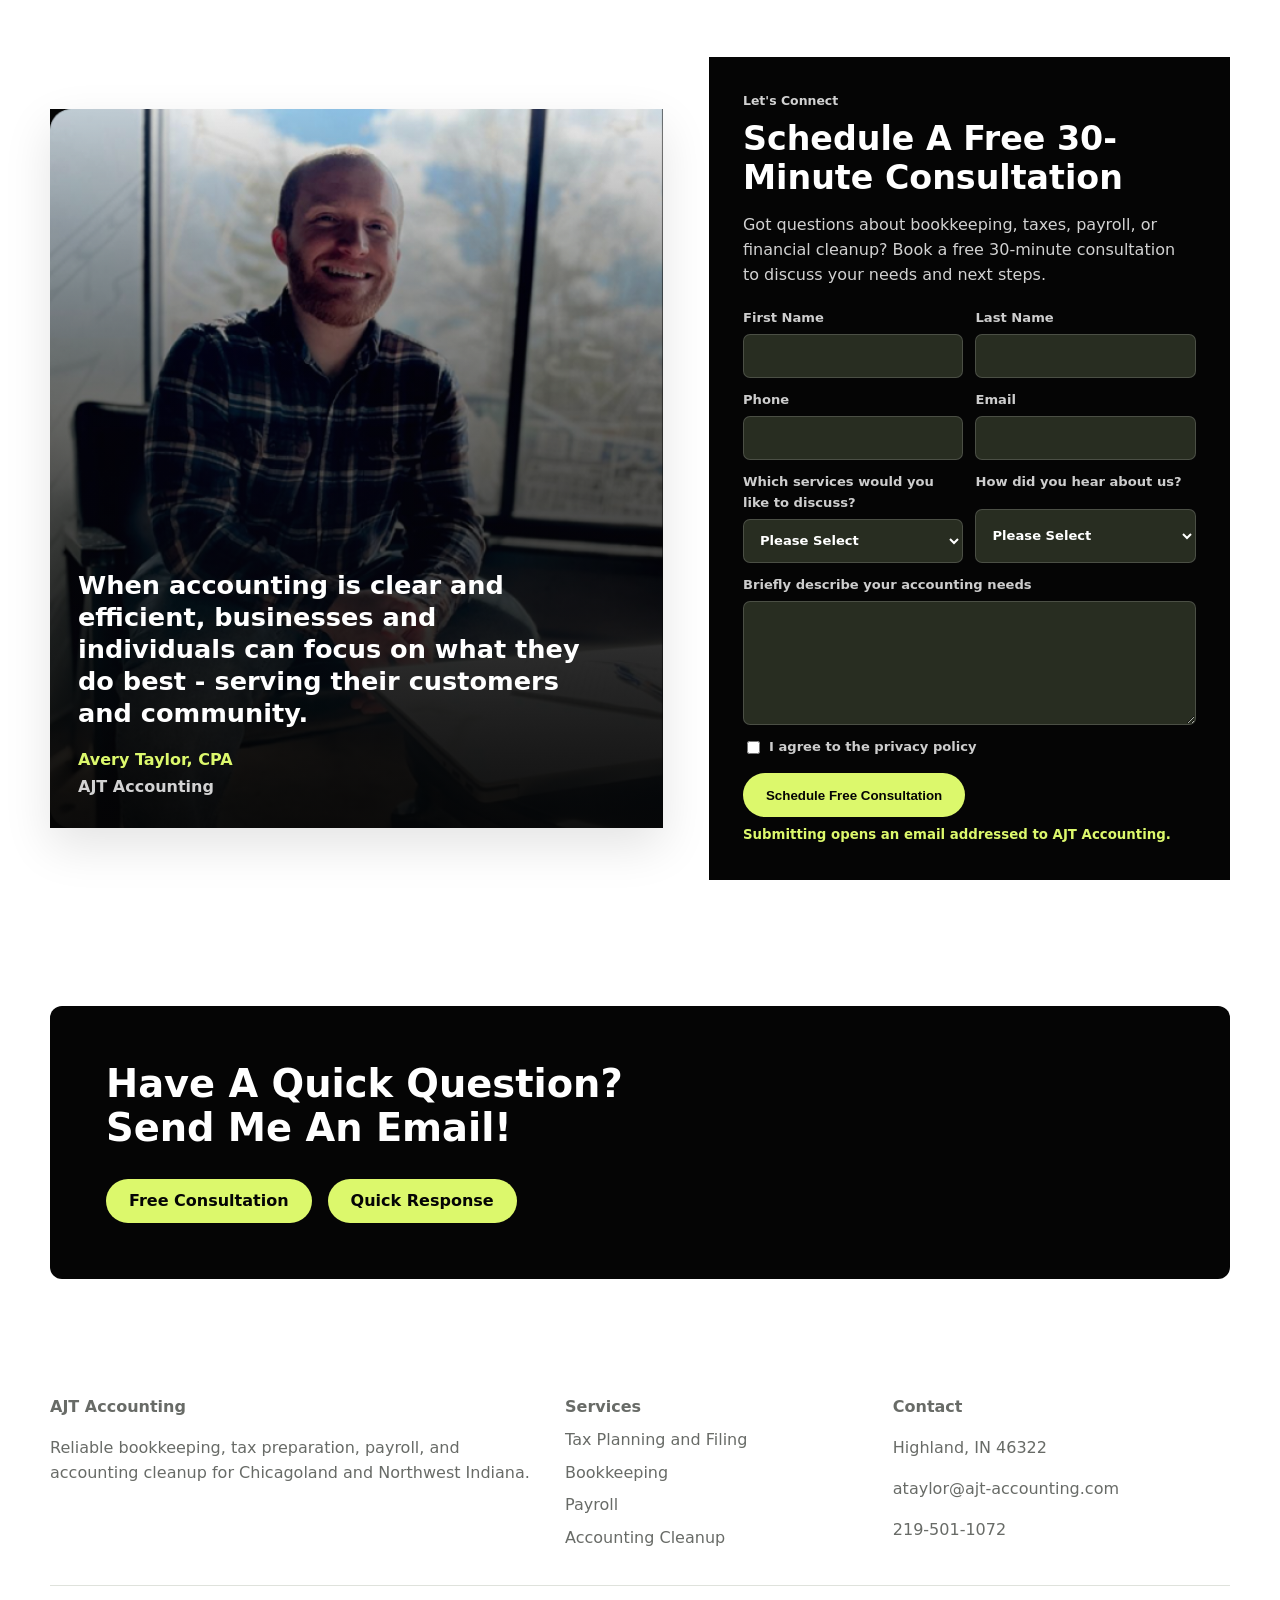
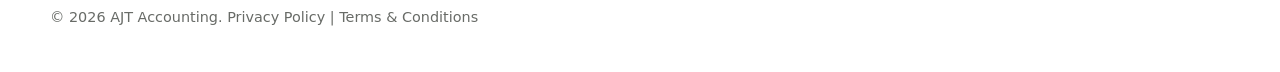
==== commit a99bfb26: "Restore bottom homepage contact image" ====
--- a/index.html
+++ b/index.html
@@ -210,7 +210,14 @@
 
       <section class="section">
         <div class="wrap contact-layout">
-          <div class="contact-spacer"><span>AJT Accounting</span></div>
+          <figure class="contact-spacer">
+            <img src="assets/img/Group-22-1.png" alt="Avery Taylor, CPA">
+            <figcaption>
+              <blockquote>When accounting is clear and efficient, businesses and individuals can focus on what they do best - serving their customers and community.</blockquote>
+              <strong>Avery Taylor, CPA</strong>
+              <span>AJT Accounting</span>
+            </figcaption>
+          </figure>
           <form class="lead-form" action="mailto:ataylor@ajt-accounting.com" method="post" enctype="text/plain" data-email-form>
             <p class="kicker">Let's Connect</p>
             <h2>Schedule A Free 30-Minute Consultation</h2>
--- a/assets/css/styles.css
+++ b/assets/css/styles.css
@@ -582,7 +582,8 @@
   box-shadow: 0 14px 32px rgba(0, 0, 0, 0.05);
 }
 
-.capabilities .card:nth-child(2) {
+.capabilities .card:nth-child(2),
+.capabilities .card:nth-child(4) {
   background: var(--lime);
 }
 
@@ -775,10 +776,59 @@
 }
 
 .contact-spacer {
-  color: var(--lime-strong);
-  min-height: 420px;
-  display: flex;
-  align-items: end;
+  position: relative;
+  min-height: 520px;
+  margin: 0;
+  overflow: hidden;
+  background: var(--black);
+  color: var(--white);
+  box-shadow: var(--shadow);
+}
+
+.contact-spacer img {
+  width: 100%;
+  height: 100%;
+  min-height: 520px;
+  object-fit: cover;
+}
+
+.contact-spacer::after {
+  content: "";
+  position: absolute;
+  inset: 0;
+  background: linear-gradient(180deg, rgba(5, 5, 5, 0.05), rgba(5, 5, 5, 0.76));
+}
+
+.contact-spacer figcaption {
+  position: absolute;
+  left: 28px;
+  right: 28px;
+  bottom: 28px;
+  z-index: 1;
+}
+
+.contact-spacer blockquote {
+  max-width: 520px;
+  margin: 0 0 18px;
+  font-size: clamp(1.25rem, 2vw, 1.9rem);
+  line-height: 1.25;
+  font-weight: 650;
+}
+
+.contact-spacer strong,
+.contact-spacer span {
+  display: block;
+}
+
+.contact-spacer strong {
+  color: var(--lime);
+  font-weight: 900;
+}
+
+.contact-spacer span {
+  margin-top: 2px;
+  color: rgba(255, 255, 255, 0.82);
+  font-weight: 750;
 }
 
 .lead-form,
@@ -955,8 +1005,9 @@
     justify-content: flex-start;
   }
 
-  .contact-spacer {
-    display: none;
+  .contact-spacer,
+  .contact-spacer img {
+    min-height: 430px;
   }
 }
 
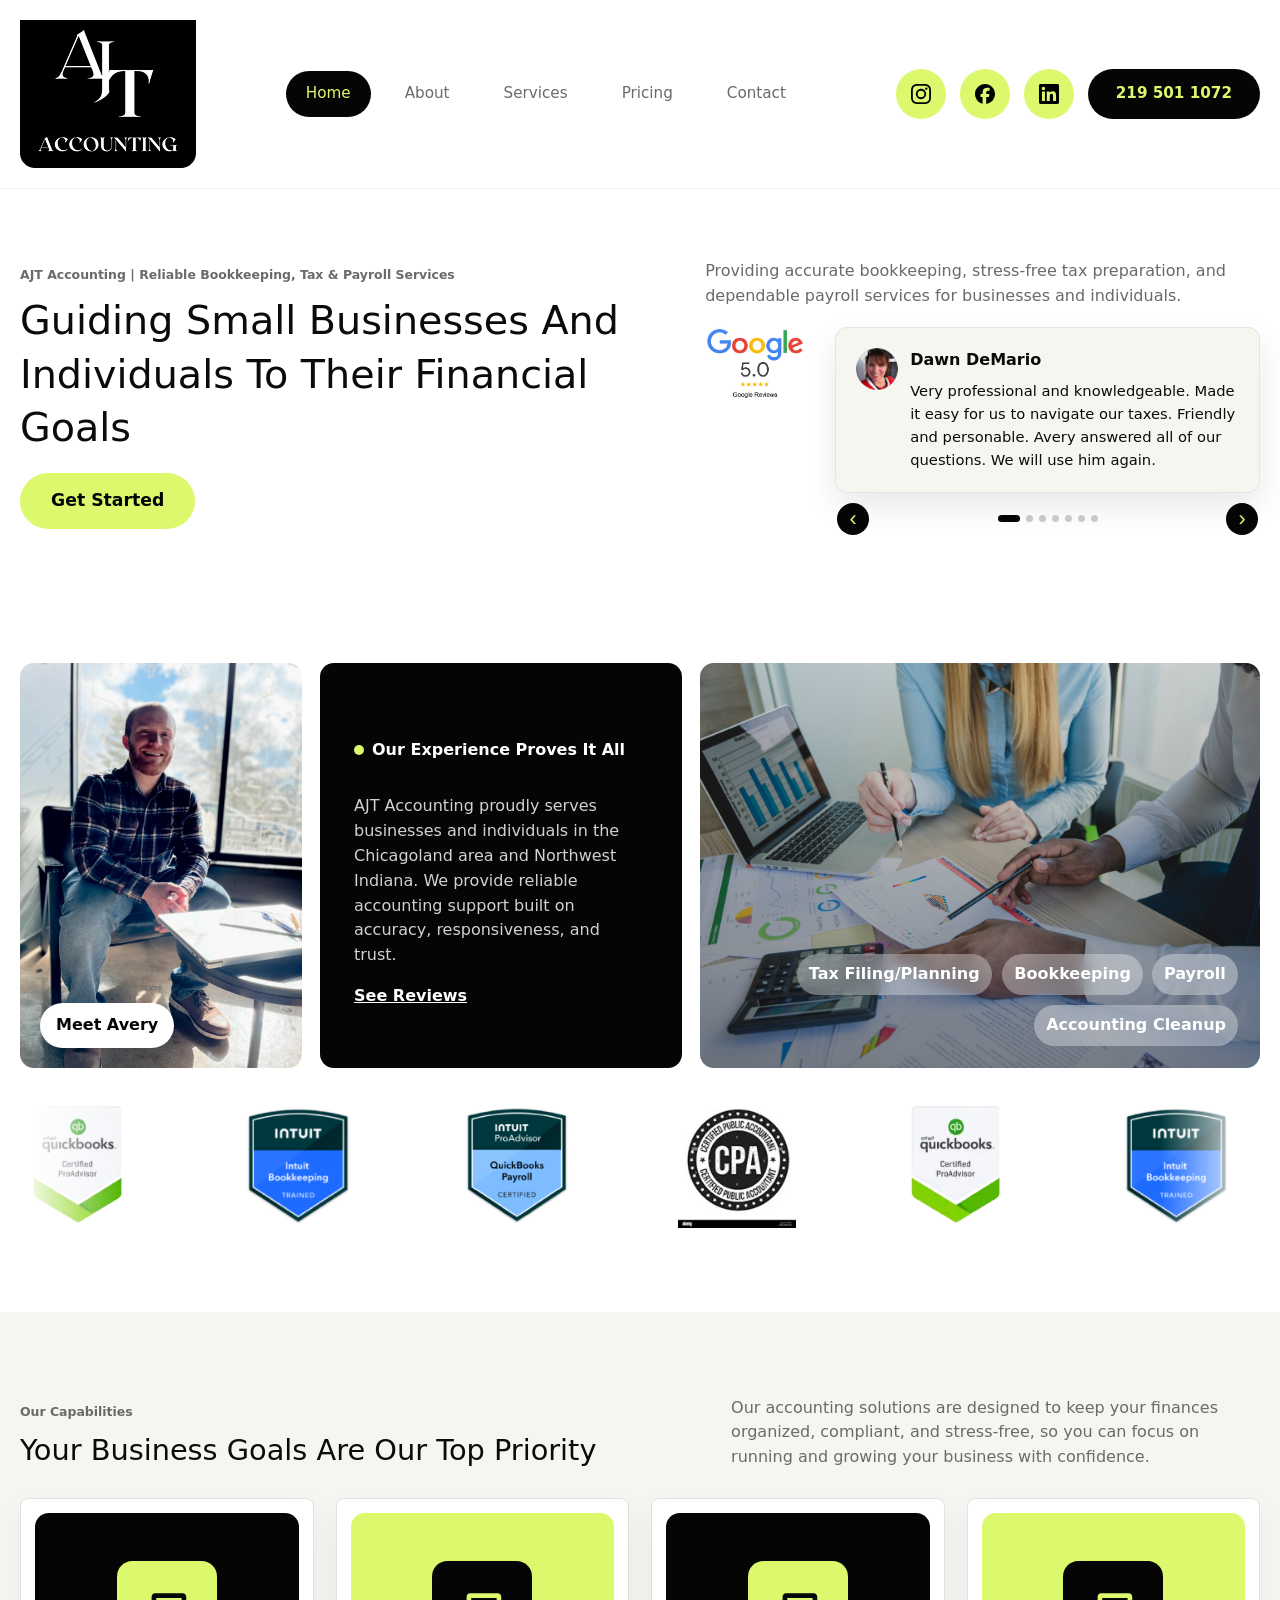
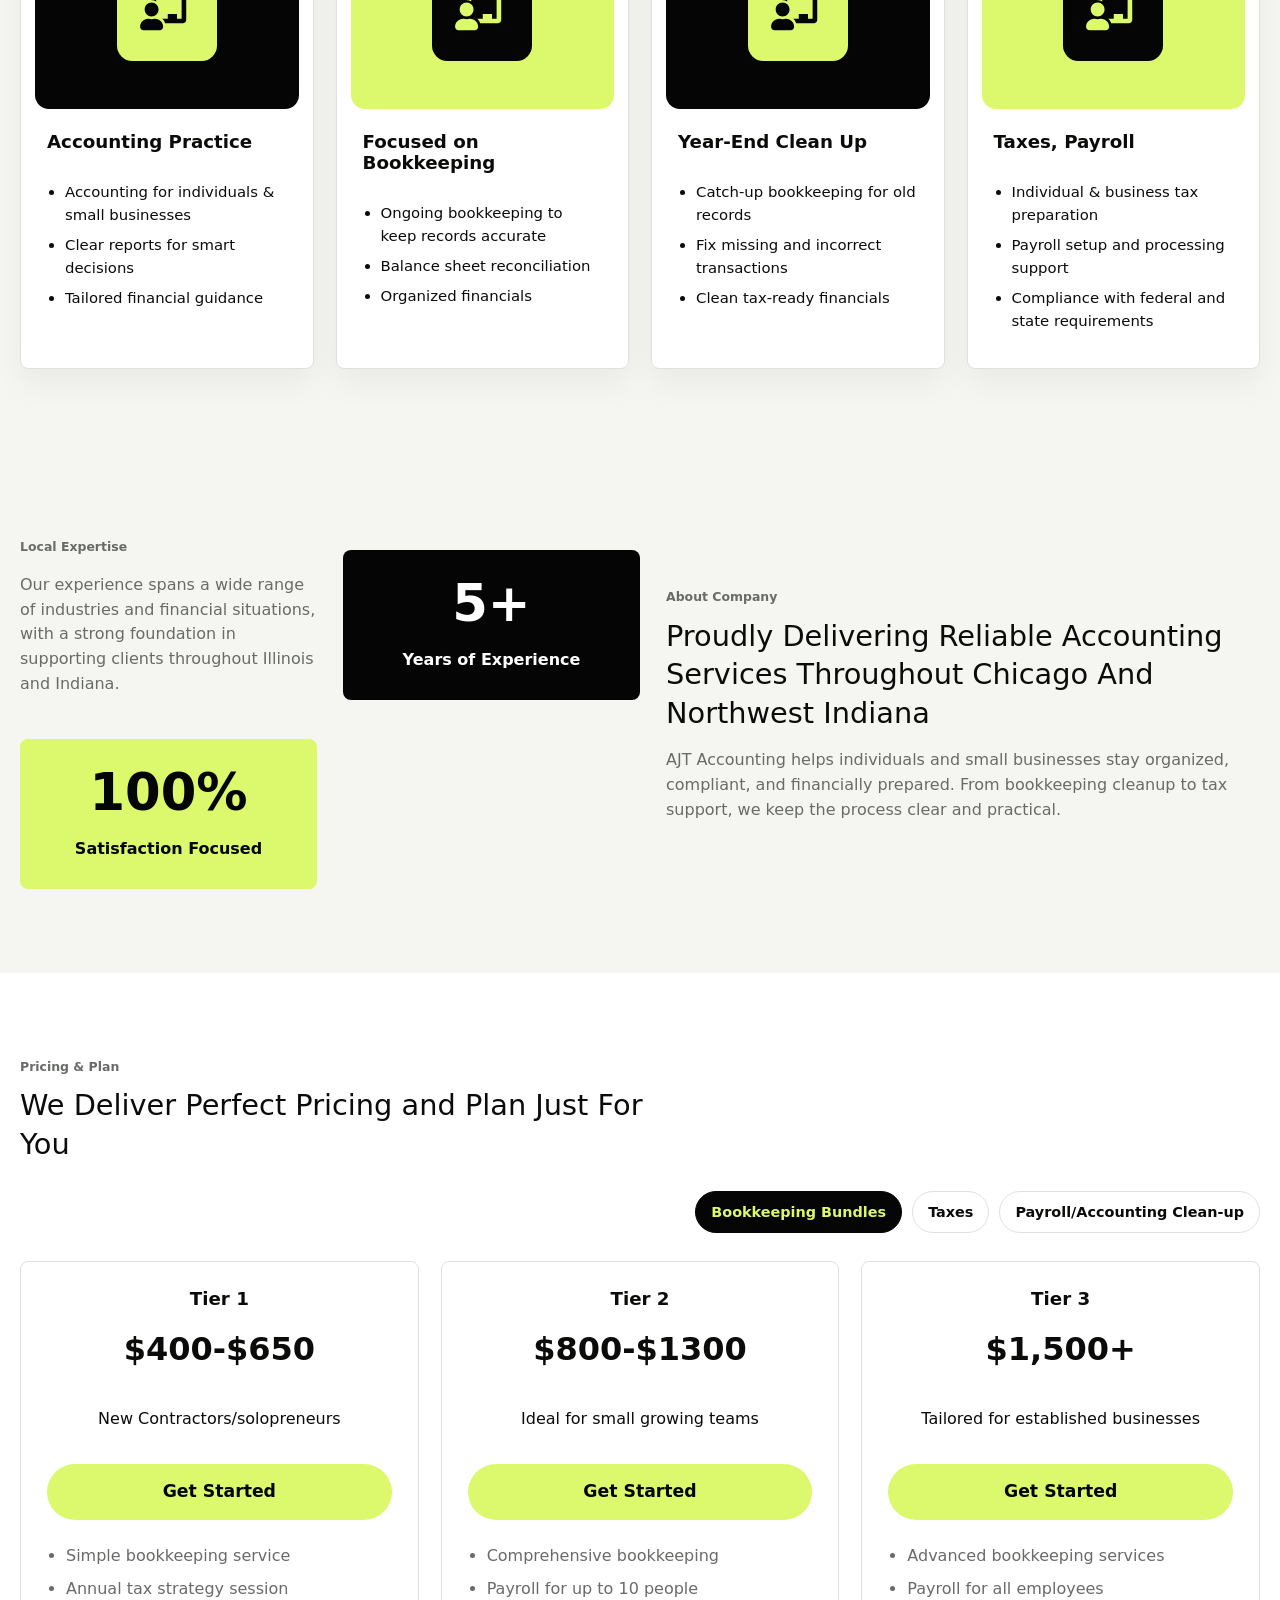
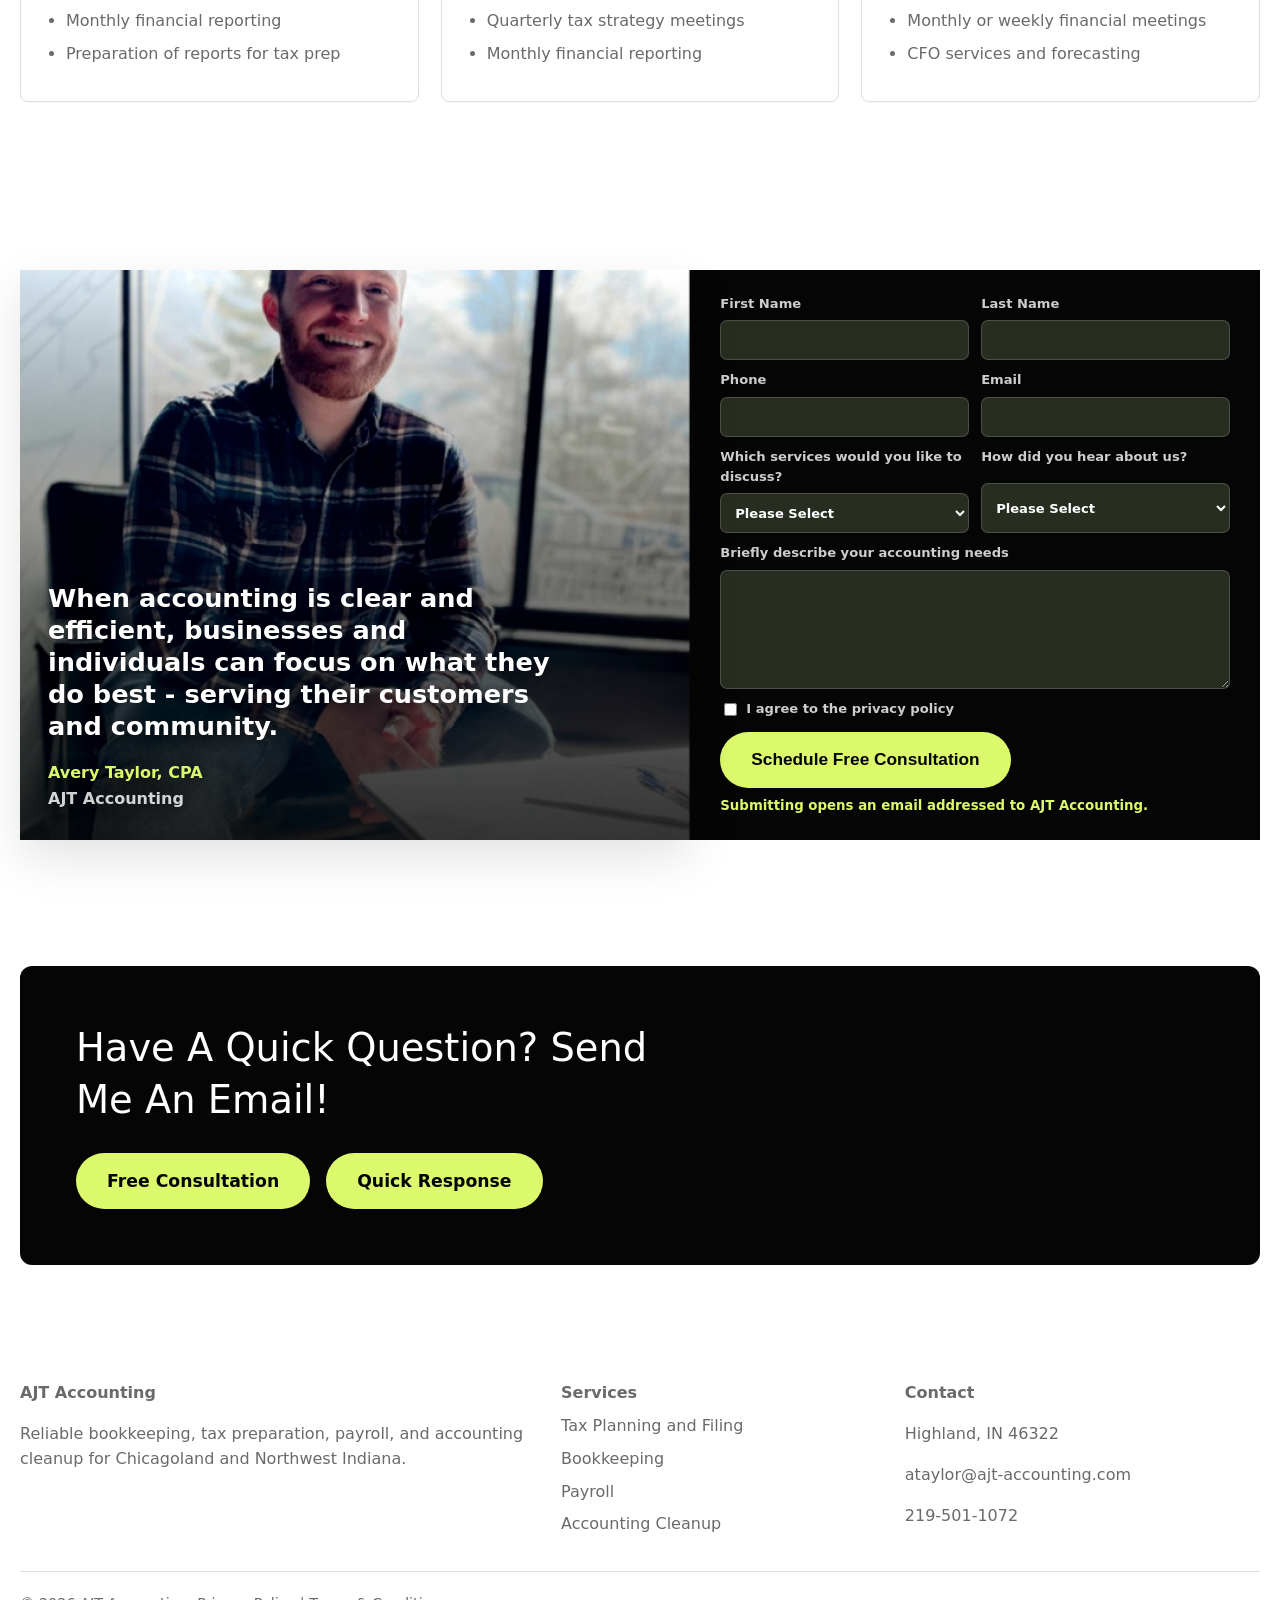
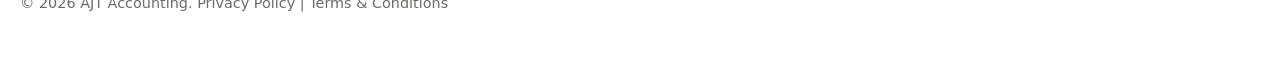
==== commit 6d742be5: "Match draft sizing to live site" ====
--- a/index.html
+++ b/index.html
@@ -25,7 +25,7 @@
           <a class="icon-link" href="https://www.instagram.com/ajtaccounting/" aria-label="Instagram"><img src="assets/img/icon-instagram.svg" alt="" aria-hidden="true"></a>
           <a class="icon-link" href="https://www.facebook.com/ajtaccounting" aria-label="Facebook"><img src="assets/img/icon-facebook.svg" alt="" aria-hidden="true"></a>
           <a class="icon-link" href="https://www.linkedin.com/company/ajt-accounting" aria-label="LinkedIn"><img src="assets/img/icon-linkedin.svg" alt="" aria-hidden="true"></a>
-          <a class="phone-pill" href="tel:+12195011072">Call 219-501-1072</a>
+          <a class="phone-pill" href="tel:+12195011072">219 501 1072</a>
         </div>
       </nav>
     </header>
--- a/assets/css/styles.css
+++ b/assets/css/styles.css
@@ -44,9 +44,9 @@
 }
 
 .nav {
-  width: min(1180px, calc(100% - 32px));
+  width: min(1400px, calc(100% - 40px));
   margin: 0 auto;
-  min-height: 84px;
+  min-height: 188px;
   display: grid;
   grid-template-columns: auto 1fr auto;
   align-items: center;
@@ -62,12 +62,13 @@
 }
 
 .brand img {
-  width: 82px;
-  height: 72px;
+  width: 176px;
+  height: 148px;
   object-fit: contain;
 }
 
 .brand span {
+  display: none;
   max-width: 270px;
   font-size: 0.82rem;
   color: var(--muted);
@@ -82,13 +83,20 @@
   gap: 14px;
 }
 
+.nav-toggle {
+  display: none;
+}
+
 .nav-links a {
-  padding: 10px 13px;
+  min-height: 46px;
+  display: inline-flex;
+  align-items: center;
+  padding: 0 20px;
   border-radius: 999px;
   color: var(--muted);
   text-decoration: none;
-  font-size: 0.86rem;
-  font-weight: 750;
+  font-size: 0.95rem;
+  font-weight: 500;
 }
 
 .nav-links a:hover,
@@ -102,15 +110,15 @@
   display: inline-flex;
   align-items: center;
   justify-content: center;
-  min-height: 34px;
+  min-height: 50px;
   border-radius: 999px;
   text-decoration: none;
   font-weight: 900;
 }
 
 .icon-link {
-  min-width: 40px;
-  padding: 0 10px;
+  min-width: 50px;
+  padding: 0 12px;
   background: var(--lime);
   color: var(--black);
   font-size: 0.78rem;
@@ -118,16 +126,16 @@
 }
 
 .icon-link img {
-  width: 17px;
-  height: 17px;
+  width: 20px;
+  height: 20px;
   display: block;
 }
 
 .phone-pill {
-  padding: 0 20px;
+  padding: 0 28px;
   background: var(--black);
   color: var(--lime);
-  font-size: 0.8rem;
+  font-size: 0.95rem;
   letter-spacing: 0;
 }
 
@@ -140,7 +148,7 @@
 }
 
 .wrap {
-  width: min(1180px, calc(100% - 32px));
+  width: min(1270px, calc(100% - 40px));
   margin: 0 auto;
 }
 
@@ -162,8 +170,8 @@
 .hero-copy h1 {
   max-width: 650px;
   margin: 8px 0 18px;
-  font-size: clamp(2.35rem, 3.75vw, 3.9rem);
-  line-height: 1.28;
+  font-size: clamp(2.2rem, 3.1vw, 2.85rem);
+  line-height: 1.35;
   font-weight: 500;
 }
 
@@ -196,7 +204,9 @@
 }
 
 h2 {
-  font-size: clamp(1.8rem, 3vw, 3rem);
+  font-size: clamp(1.45rem, 2.25vw, 2rem);
+  line-height: 1.34;
+  font-weight: 500;
 }
 
 h3 {
@@ -214,13 +224,14 @@
   display: inline-flex;
   align-items: center;
   justify-content: center;
-  min-height: 44px;
-  padding: 0 22px;
+  min-height: 56px;
+  padding: 0 30px;
   border: 1px solid transparent;
   border-radius: 999px;
   background: var(--black);
   color: var(--white);
   text-decoration: none;
+  font-size: 1.08rem;
   font-weight: 900;
   cursor: pointer;
 }
@@ -367,7 +378,7 @@
   position: relative;
   overflow: hidden;
   margin: 0;
-  min-height: 310px;
+  min-height: 405px;
   border-radius: 14px;
 }
 
@@ -390,7 +401,7 @@
 }
 
 .proof-card {
-  min-height: 310px;
+  min-height: 405px;
   display: flex;
   flex-direction: column;
   justify-content: center;
@@ -471,7 +482,7 @@
 }
 
 .badge-track img {
-  max-height: 92px;
+  max-height: 126px;
   width: auto;
   object-fit: contain;
 }
@@ -578,33 +589,45 @@
   min-height: 270px;
   display: grid;
   align-content: start;
-  gap: 16px;
+  gap: 22px;
+  padding: 14px 14px 28px;
+  overflow: hidden;
   box-shadow: 0 14px 32px rgba(0, 0, 0, 0.05);
 }
 
 .capabilities .card:nth-child(2),
 .capabilities .card:nth-child(4) {
-  background: var(--lime);
+  background: var(--white);
+}
+
+.capabilities .card h3,
+.capabilities .card ul {
+  margin-right: 12px;
+  margin-left: 12px;
 }
 
 .service-icon {
-  width: 65px;
-  height: 65px;
-  display: block;
+  width: 100%;
+  height: 196px;
+  display: grid;
+  place-items: center;
+  border-radius: 14px;
 }
 
 .service-icon svg {
   display: block;
-  width: 100%;
-  height: 100%;
+  width: 100px;
+  height: 100px;
 }
 
 .service-icon-lime {
+  background: var(--black);
   --icon-bg: var(--lime);
   --icon-mark: var(--black);
 }
 
 .service-icon-dark {
+  background: var(--lime);
   --icon-bg: var(--black);
   --icon-mark: var(--lime);
 }
@@ -645,7 +668,7 @@
 }
 
 .story-grid > article h2 {
-  font-size: clamp(1.8rem, 2.8vw, 3rem);
+  font-size: clamp(1.45rem, 2.25vw, 2rem);
 }
 
 .metric-card {
@@ -771,8 +794,8 @@
 .contact-layout {
   display: grid;
   grid-template-columns: 1fr minmax(420px, 0.85fr);
-  gap: 46px;
-  align-items: center;
+  gap: 0;
+  align-items: stretch;
 }
 
 .contact-spacer {
@@ -786,17 +809,20 @@
 }
 
 .contact-spacer img {
+  position: absolute;
+  inset: 0;
   width: 100%;
   height: 100%;
-  min-height: 520px;
+  min-height: 0;
   object-fit: cover;
+  filter: brightness(1.22) contrast(1.02);
 }
 
 .contact-spacer::after {
   content: "";
   position: absolute;
   inset: 0;
-  background: linear-gradient(180deg, rgba(5, 5, 5, 0.05), rgba(5, 5, 5, 0.76));
+  background: linear-gradient(180deg, rgba(5, 5, 5, 0), rgba(5, 5, 5, 0.48));
 }
 
 .contact-spacer figcaption {
@@ -805,6 +831,7 @@
   right: 28px;
   bottom: 28px;
   z-index: 1;
+  text-shadow: 0 2px 14px rgba(0, 0, 0, 0.62);
 }
 
 .contact-spacer blockquote {
@@ -836,12 +863,18 @@
   background: var(--black);
   color: var(--white);
   border-radius: 0;
-  padding: 34px;
+  padding: 24px 30px;
 }
 
 .lead-form h2,
 .contact-panel h2 {
-  font-size: clamp(1.8rem, 2.6vw, 2.7rem);
+  font-size: clamp(1.45rem, 2.2vw, 2rem);
+}
+
+.lead-form > .kicker,
+.lead-form > h2,
+.lead-form > p {
+  display: none;
 }
 
 .lead-form p,
@@ -853,8 +886,8 @@
 .form-grid {
   display: grid;
   grid-template-columns: 1fr 1fr;
-  gap: 12px;
-  margin-top: 20px;
+  gap: 10px 12px;
+  margin-top: 0;
 }
 
 .lead-form label {
@@ -869,12 +902,12 @@
 .lead-form select,
 .lead-form textarea {
   width: 100%;
-  min-height: 44px;
+  min-height: 40px;
   border: 1px solid rgba(255, 255, 255, 0.16);
   border-radius: 7px;
   background: var(--field);
   color: var(--white);
-  padding: 10px 12px;
+  padding: 8px 10px;
   font: inherit;
 }
 
@@ -883,7 +916,7 @@
 }
 
 .lead-form > label {
-  margin-top: 12px;
+  margin-top: 10px;
 }
 
 .checkbox {
@@ -898,7 +931,7 @@
 }
 
 .lead-form button {
-  margin-top: 16px;
+  margin-top: 12px;
 }
 
 .lead-form small {
@@ -970,6 +1003,7 @@
   .nav {
     grid-template-columns: 1fr;
     padding: 14px 0;
+    min-height: auto;
   }
 
   .brand {
@@ -1014,34 +1048,84 @@
 @media (max-width: 620px) {
   .nav {
     width: min(100% - 20px, 1180px);
+    grid-template-columns: auto 42px 1fr;
+    align-items: start;
+    column-gap: 20px;
     gap: 10px;
+    padding: 10px 0;
   }
 
   .brand {
+    grid-column: 1;
+    grid-row: 1 / span 2;
     align-items: center;
     justify-content: flex-start;
   }
 
   .brand img {
-    width: 54px;
-    height: 46px;
+    width: 122px;
+    height: 103px;
   }
 
   .brand span {
-    font-size: 0.68rem;
+    display: none;
   }
 
   .nav-links {
+    grid-column: 1 / -1;
+    display: none;
     gap: 6px;
   }
 
+  .nav.is-open .nav-links {
+    display: flex;
+  }
+
+  .nav-toggle {
+    grid-column: 2;
+    grid-row: 1;
+    display: inline-flex;
+    align-items: center;
+    justify-content: center;
+    width: 42px;
+    height: 42px;
+    margin-top: 43px;
+    border: 0;
+    border-radius: 3px;
+    background: var(--lime);
+    color: var(--black);
+    cursor: pointer;
+  }
+
+  .nav-toggle span,
+  .nav-toggle::before,
+  .nav-toggle::after {
+    content: "";
+    display: block;
+    width: 21px;
+    height: 3px;
+    border-radius: 999px;
+    background: currentColor;
+  }
+
+  .nav-toggle {
+    flex-direction: column;
+    gap: 4px;
+  }
+
   .nav-links a {
-    padding: 7px 9px;
+    min-height: 36px;
+    padding: 0 10px;
     font-size: 0.76rem;
   }
 
   .nav-actions {
+    grid-column: 3;
+    grid-row: 1 / span 2;
+    align-content: start;
+    justify-content: flex-start;
     gap: 8px;
+    padding-top: 10px;
   }
 
   .tab-list {
@@ -1054,12 +1138,12 @@
   }
 
   .original-hero {
-    padding: 46px 0 28px;
+    padding: 58px 0 34px;
   }
 
   .hero-copy h1 {
-    font-size: 2rem;
-    line-height: 1.25;
+    font-size: 1.62rem;
+    line-height: 1.34;
   }
 
   .review-card {
@@ -1073,7 +1157,7 @@
   .portrait-card,
   .service-image-card,
   .proof-card {
-    min-height: 280px;
+    min-height: 405px;
   }
 
   .badge-track img {
@@ -1086,7 +1170,7 @@
 
   .lead-form,
   .quick-question {
-    padding: 24px;
+    padding: 20px;
   }
 
   .actions .button,
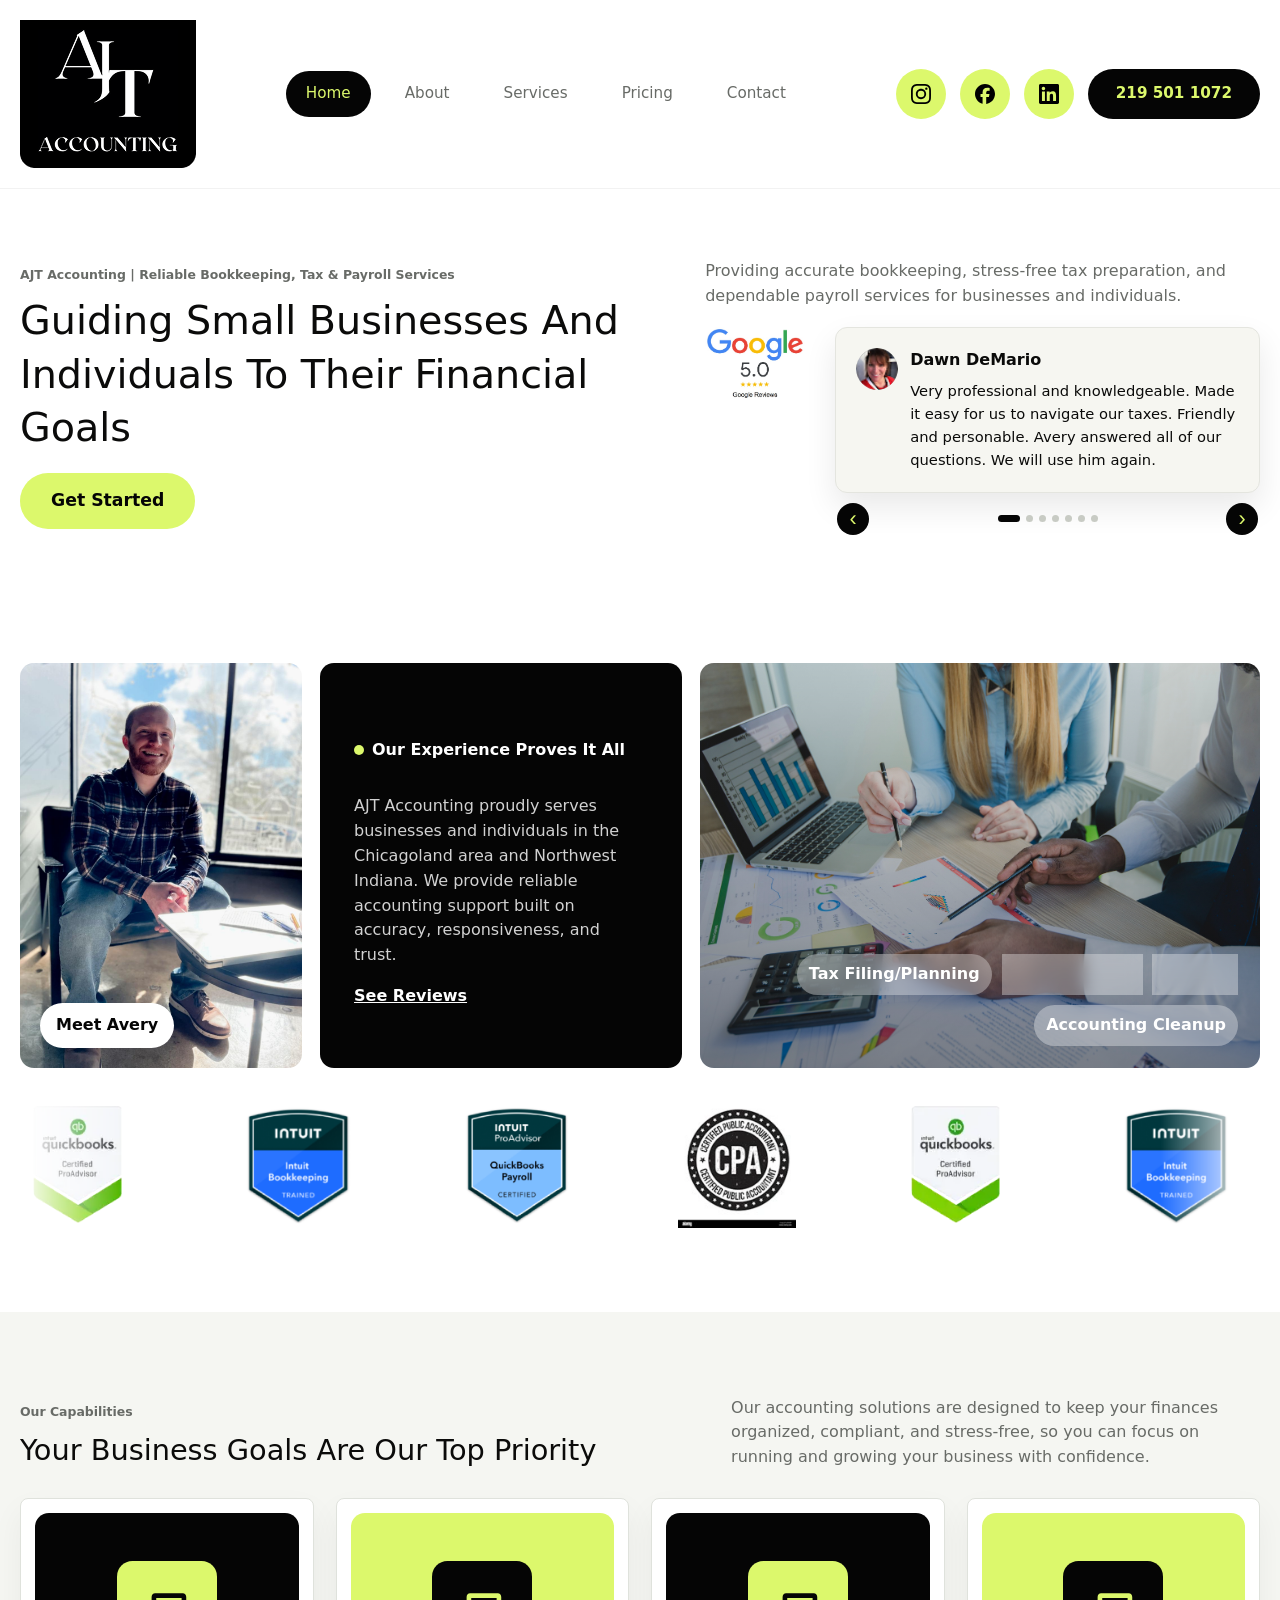
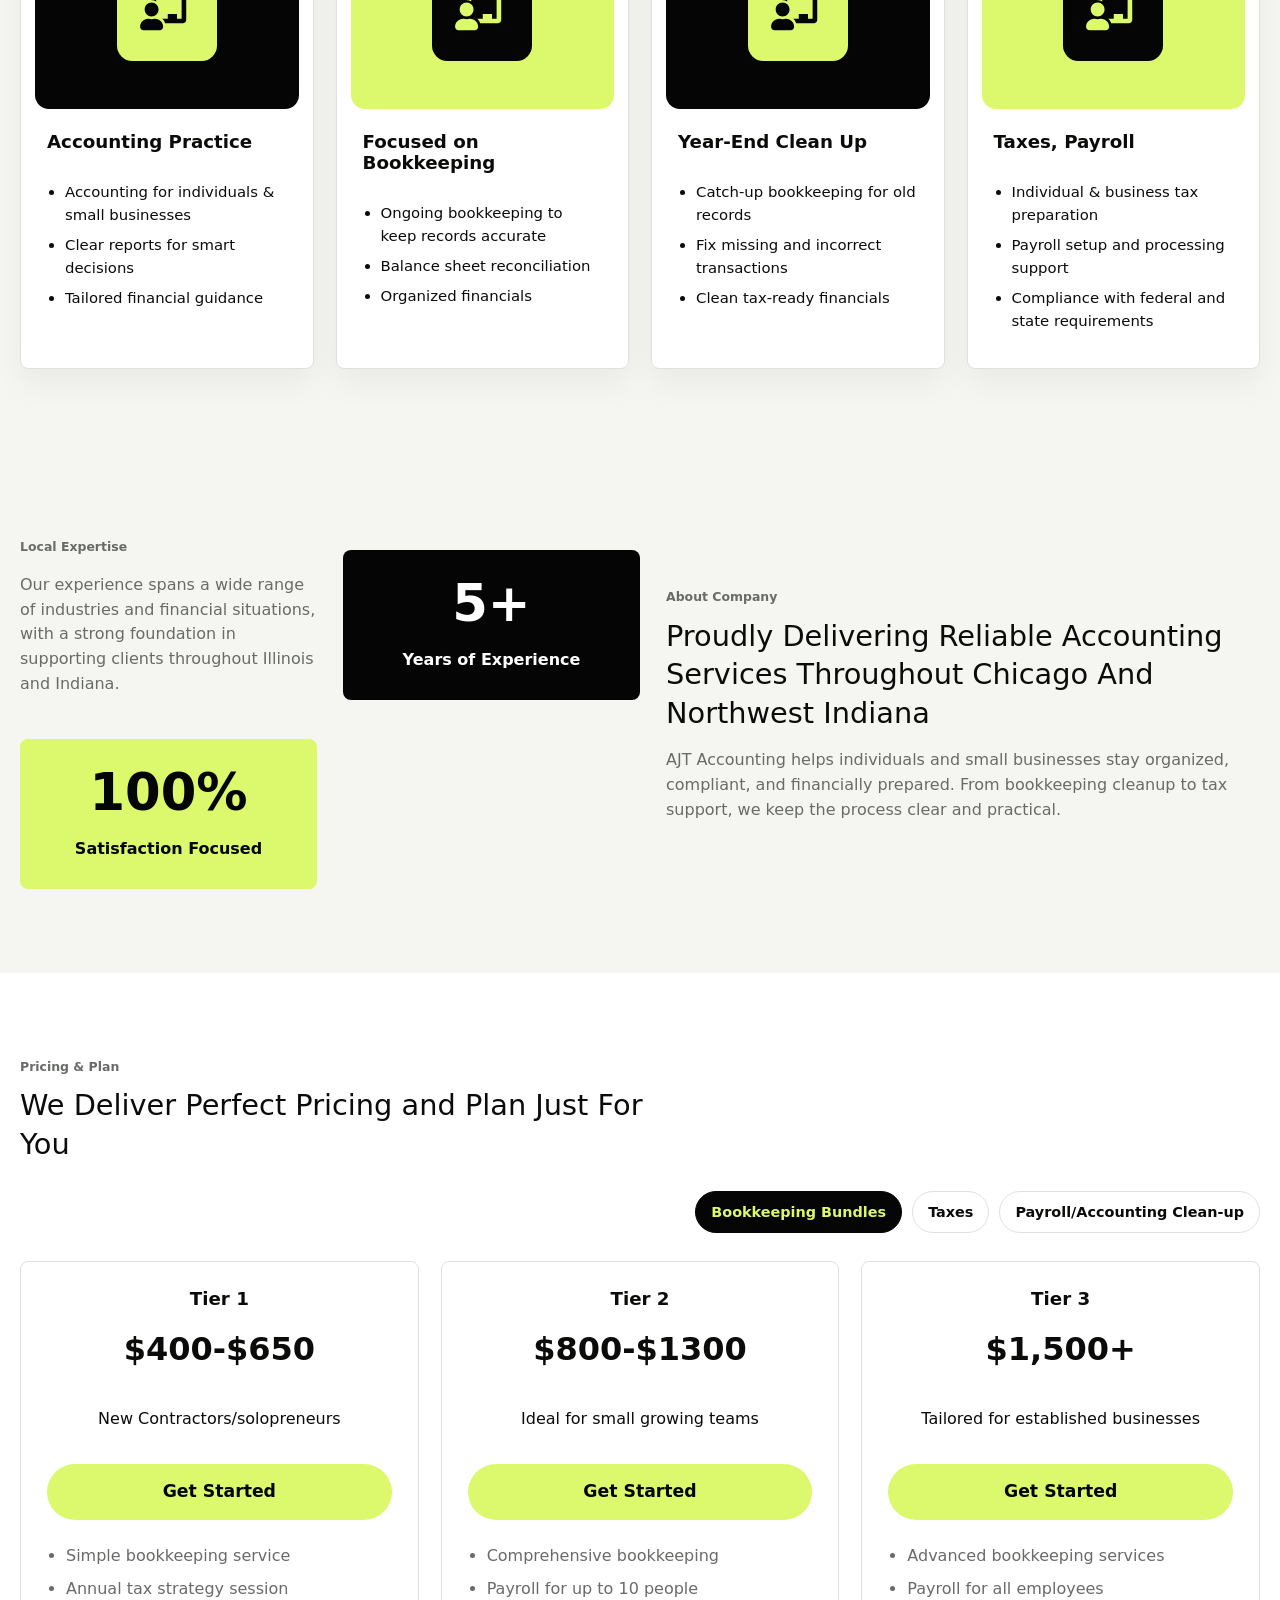
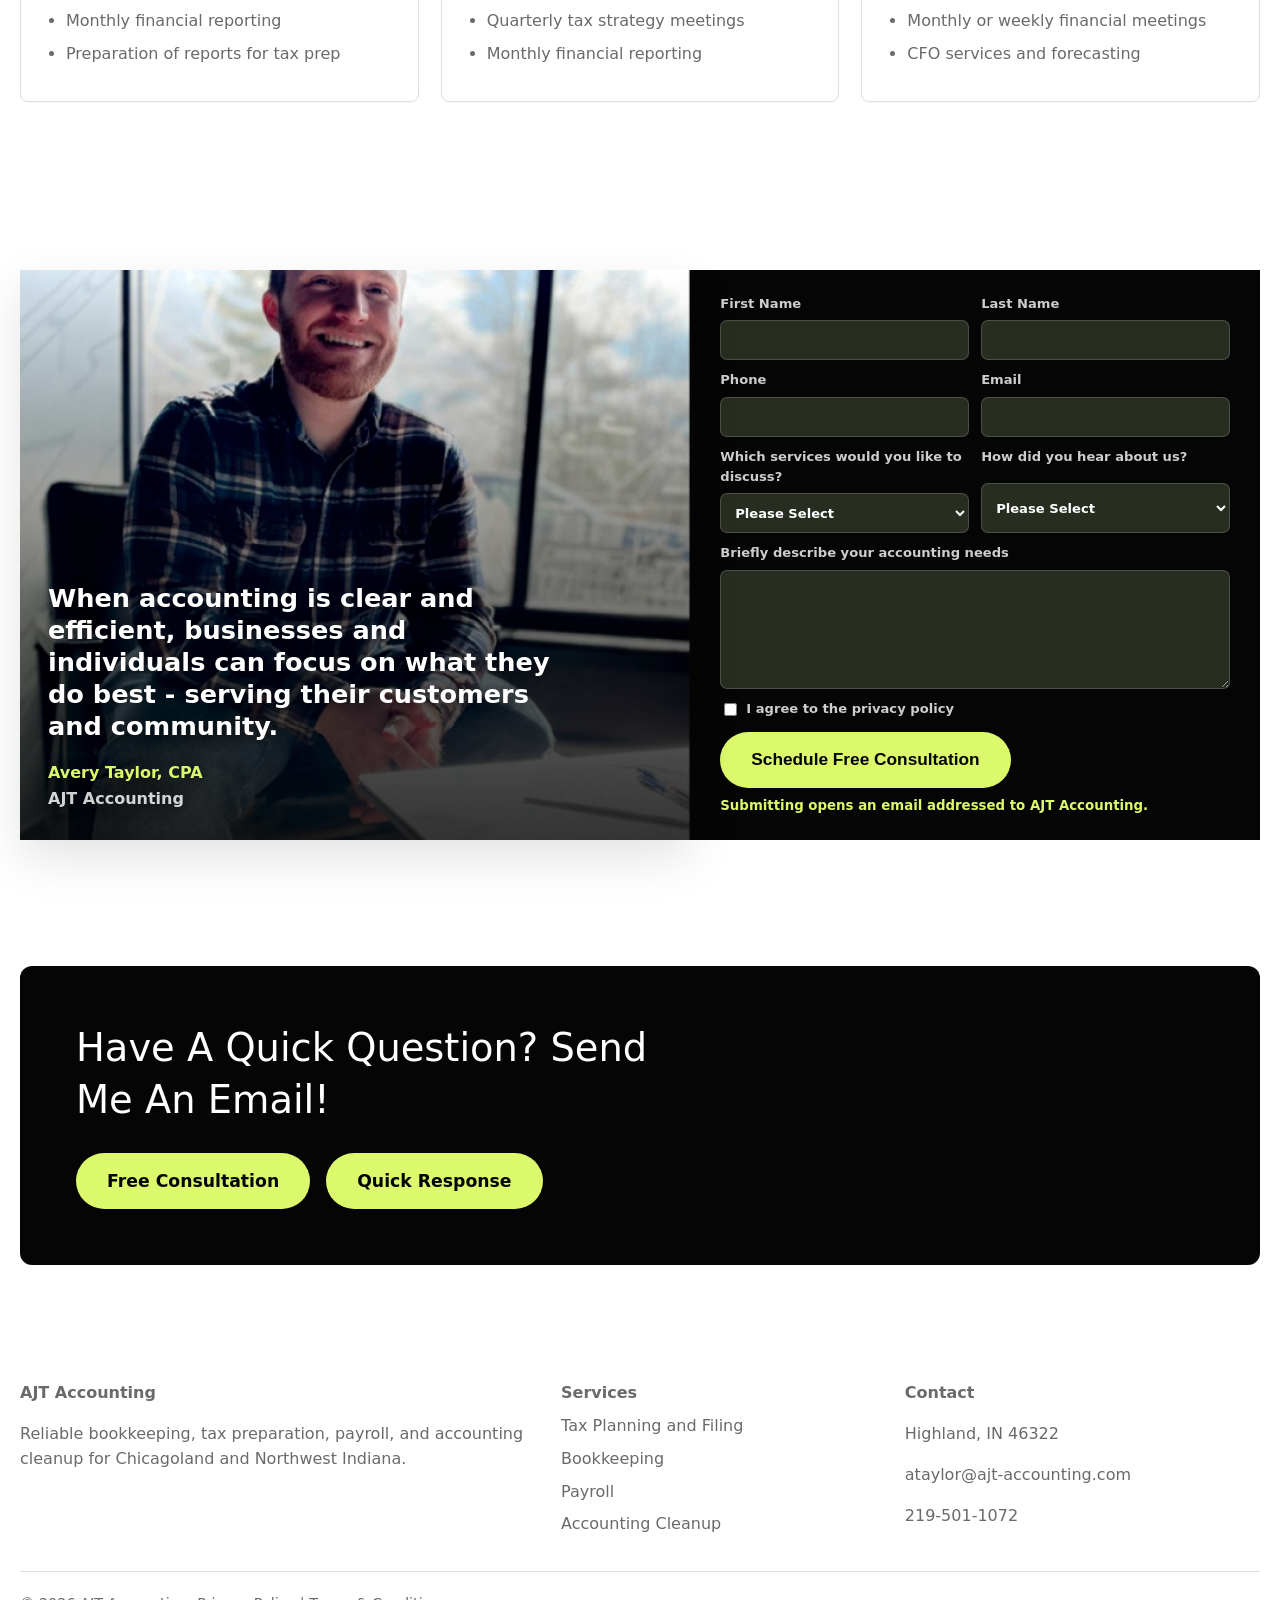
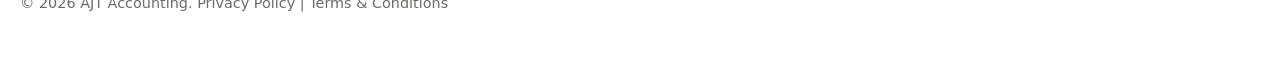
==== commit 4851af0e: "Link reviews CTA to Google" ====
--- a/index.html
+++ b/index.html
@@ -91,7 +91,7 @@
           <article class="proof-card">
             <p class="dot-line">Our Experience Proves It All</p>
             <p>AJT Accounting proudly serves businesses and individuals in the Chicagoland area and Northwest Indiana. We provide reliable accounting support built on accuracy, responsiveness, and trust.</p>
-            <a href="about/">See Reviews</a>
+            <a href="https://www.google.com/search?sca_esv=de982f5a9a8bacae&amp;sxsrf=APpeQntAk4ns-pKJ9by7XLHEB47kzKfupg%3A1784832573822&amp;q=AJT%20Accounting&amp;stick=H4sIAAAAAAAAAONgU1I1qDAzs0y2SElNNkkzNzY1Tza2MqgwTkxMMkhLSjY2tDAxNTY0W8TK5-gVouCYnJxfmleSmZcOALmjVBQ6AAAA&amp;mat=CfG0De2c8UIS&amp;ved=2ahUKEwjNhq-8u-mVAxVD3skDHZQKHqUQrMcEegQINRAC">See Reviews</a>
           </article>
           <figure class="service-image-card">
             <img src="assets/img/2147626398.jpg" alt="Accounting planning meeting">
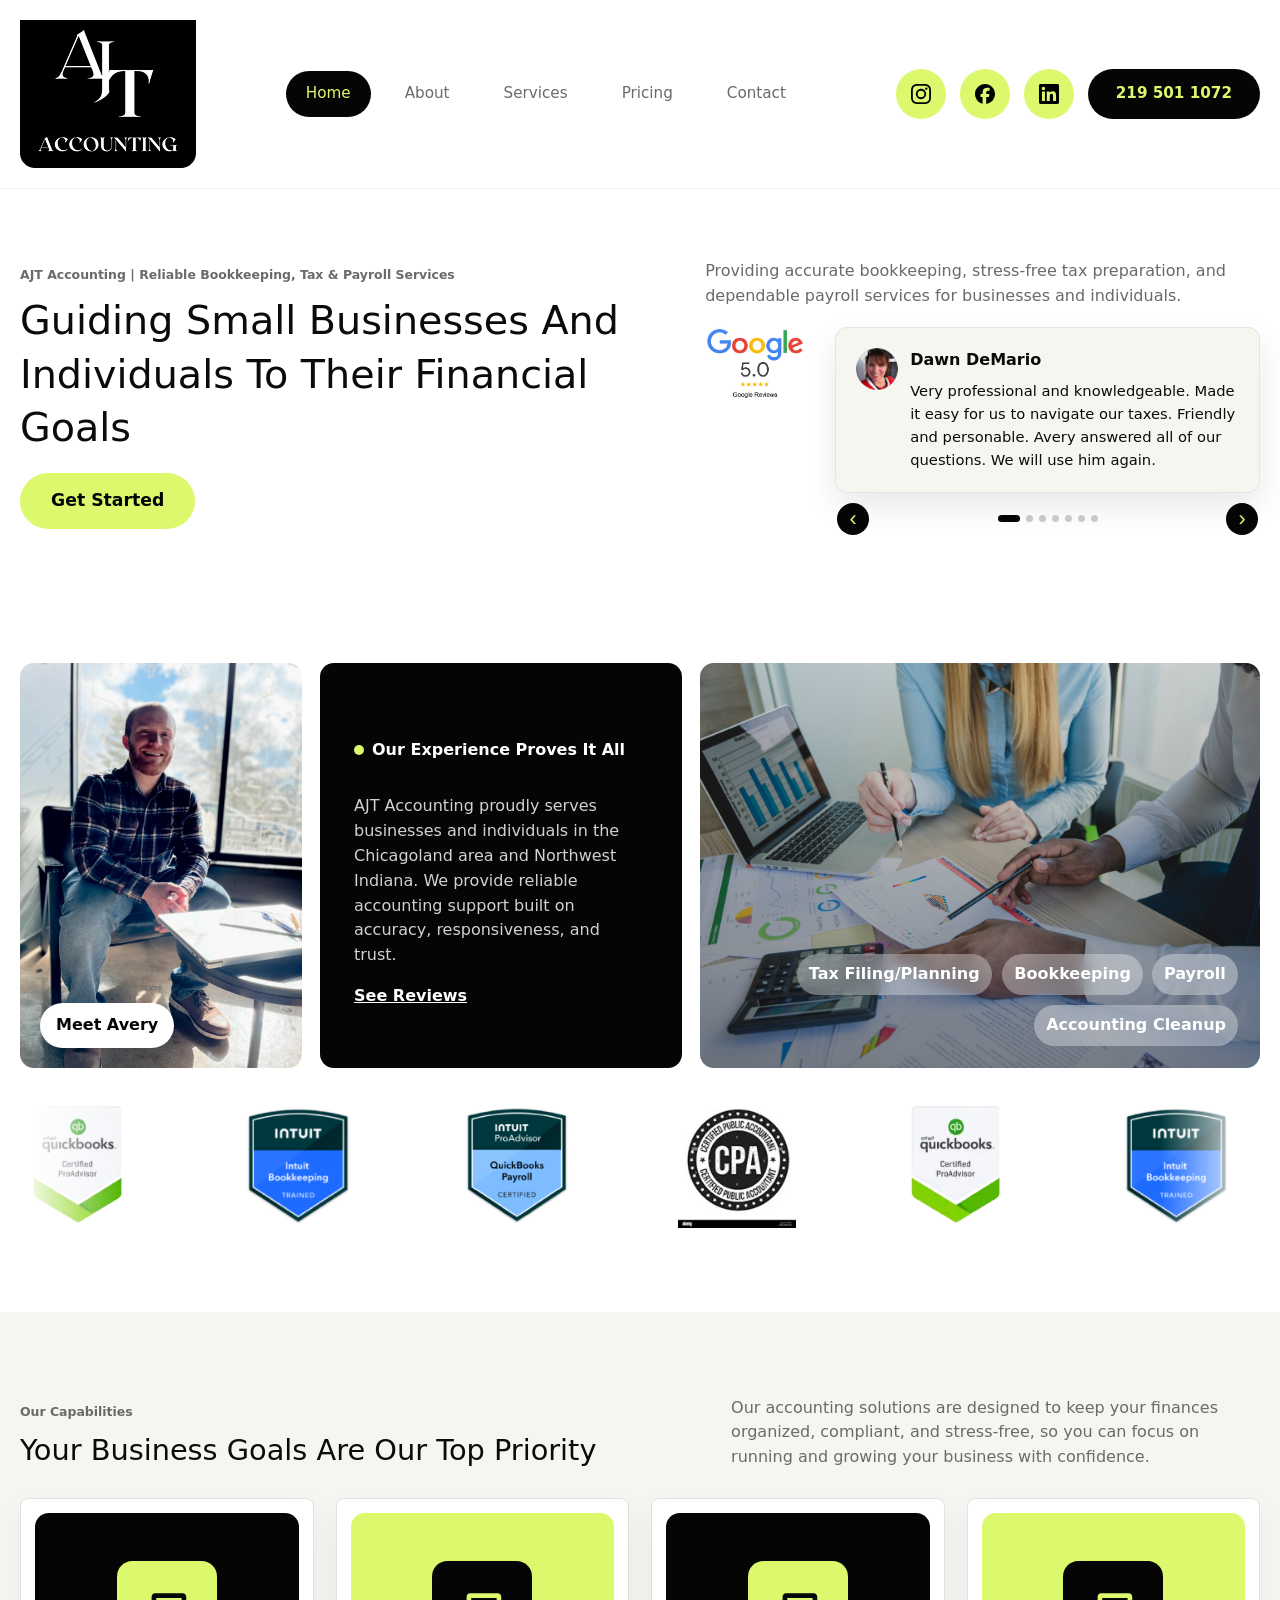
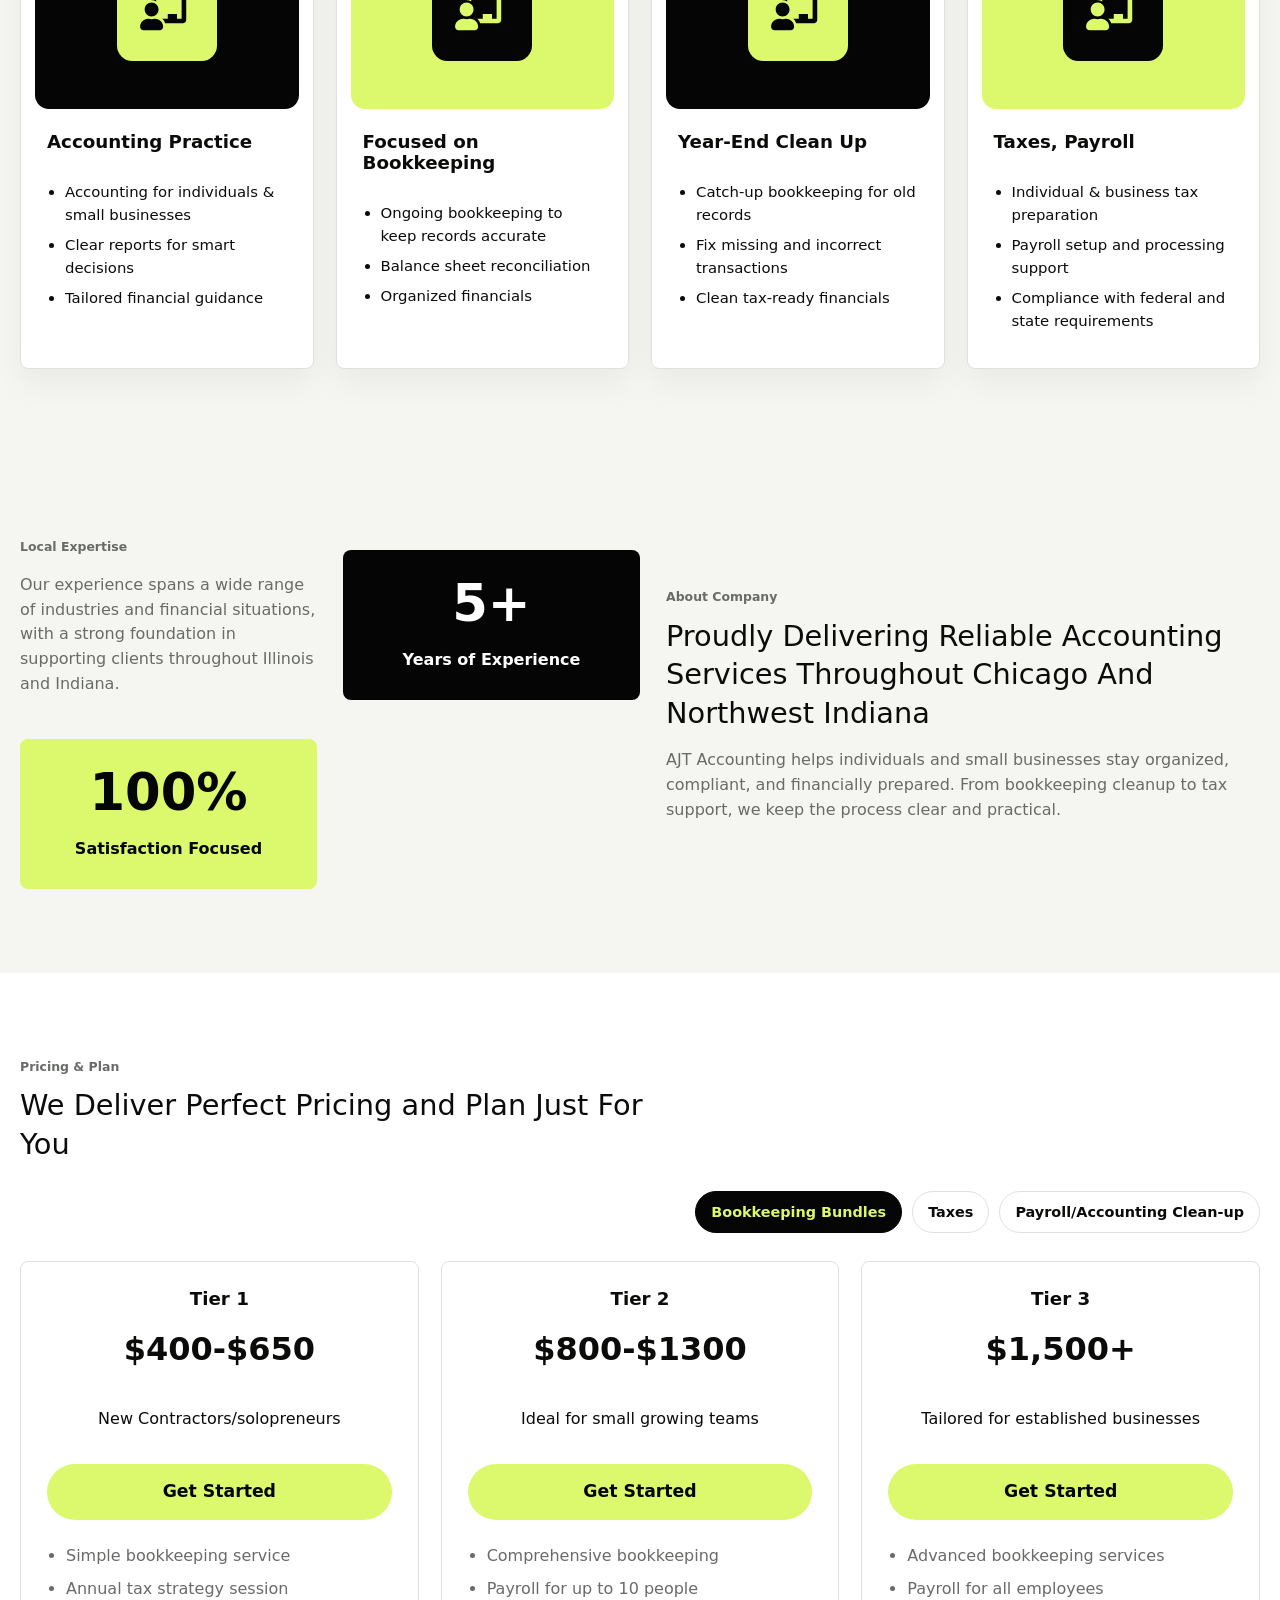
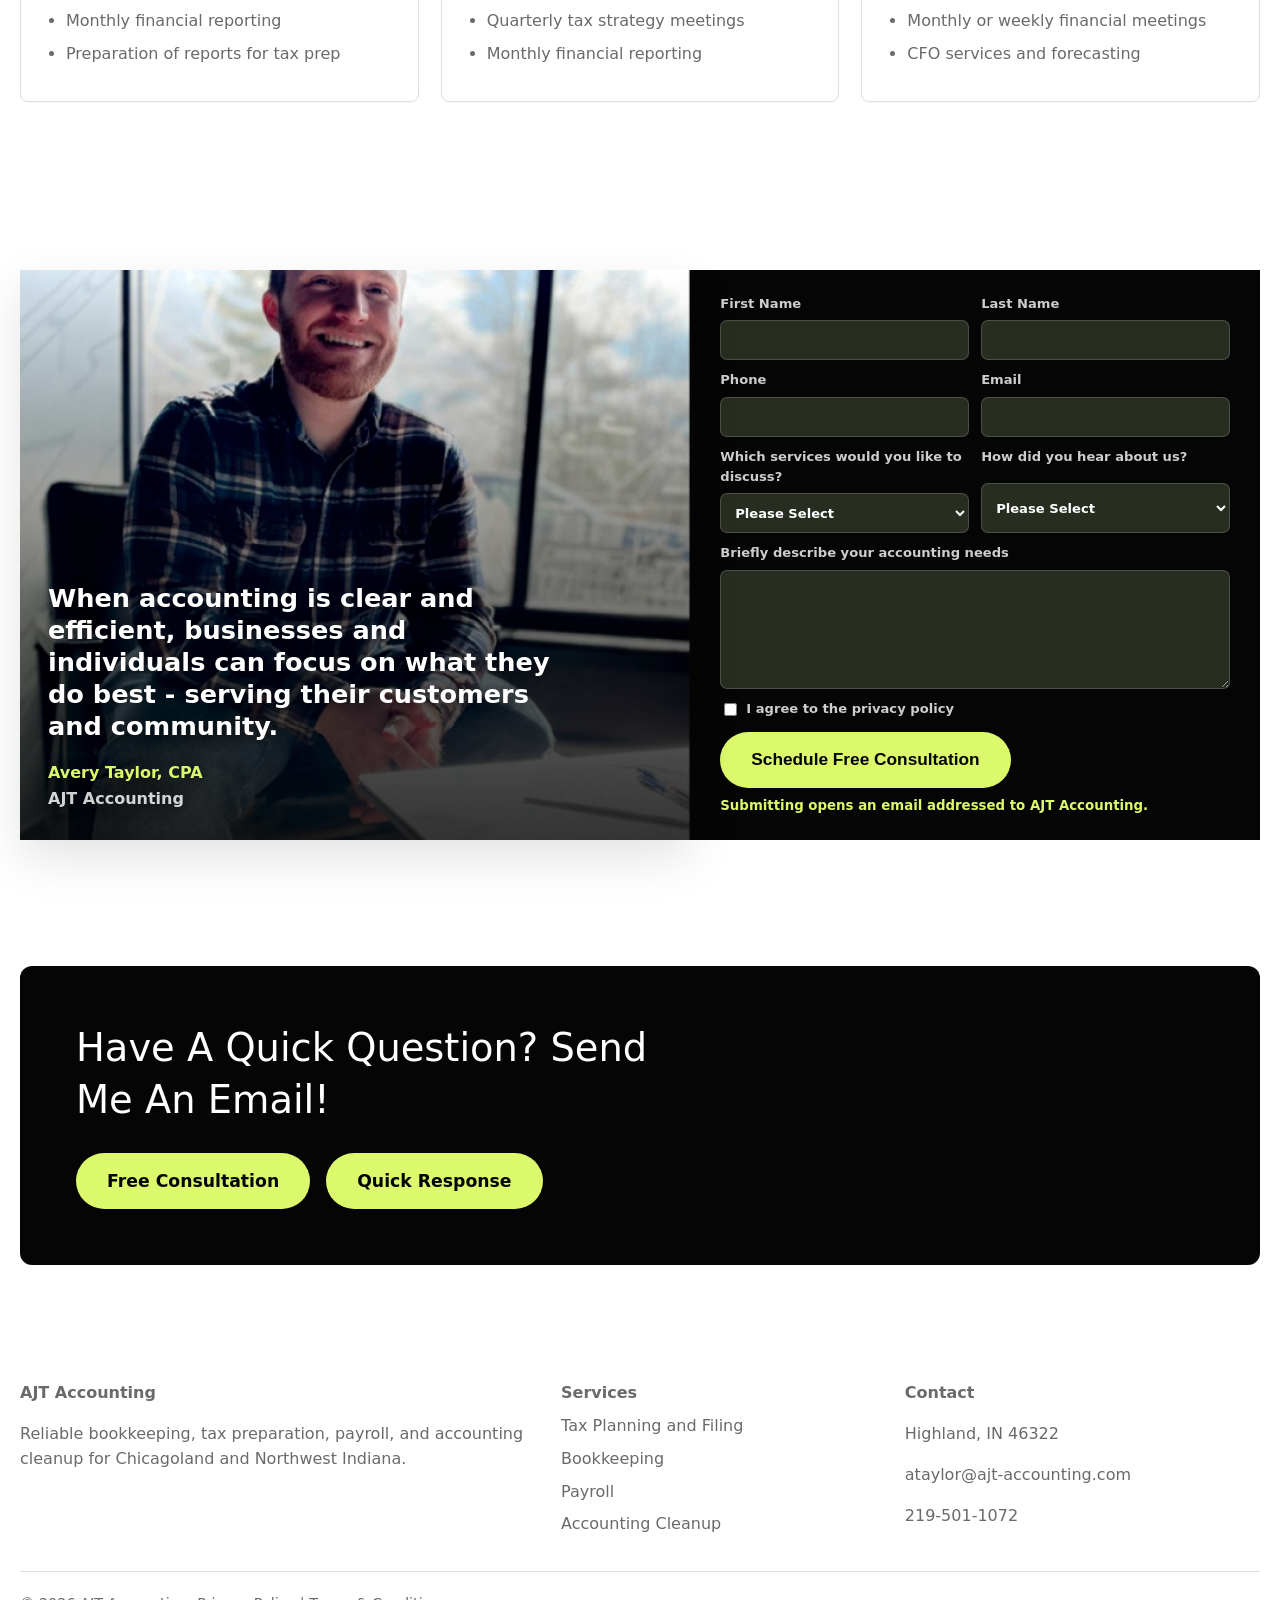
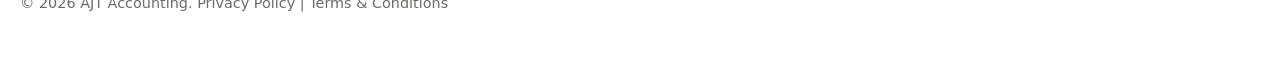
==== commit 0db0ba13: "Link Instagram header icon" ====
--- a/index.html
+++ b/index.html
@@ -22,7 +22,7 @@
           <a href="contact/">Contact</a>
         </div>
         <div class="nav-actions" aria-label="Social links and phone">
-          <a class="icon-link" href="https://www.instagram.com/ajtaccounting/" aria-label="Instagram"><img src="assets/img/icon-instagram.svg" alt="" aria-hidden="true"></a>
+          <a class="icon-link" href="https://www.instagram.com/ajt.accounting/" aria-label="Instagram" target="_blank" rel="noopener noreferrer"><img src="assets/img/icon-instagram.svg" alt="" aria-hidden="true"></a>
           <a class="icon-link" href="https://www.facebook.com/ajtaccounting" aria-label="Facebook"><img src="assets/img/icon-facebook.svg" alt="" aria-hidden="true"></a>
           <a class="icon-link" href="https://www.linkedin.com/company/ajt-accounting" aria-label="LinkedIn"><img src="assets/img/icon-linkedin.svg" alt="" aria-hidden="true"></a>
           <a class="phone-pill" href="tel:+12195011072">219 501 1072</a>
@@ -91,7 +91,7 @@
           <article class="proof-card">
             <p class="dot-line">Our Experience Proves It All</p>
             <p>AJT Accounting proudly serves businesses and individuals in the Chicagoland area and Northwest Indiana. We provide reliable accounting support built on accuracy, responsiveness, and trust.</p>
-            <a href="https://www.google.com/search?sca_esv=de982f5a9a8bacae&amp;sxsrf=APpeQntAk4ns-pKJ9by7XLHEB47kzKfupg%3A1784832573822&amp;q=AJT%20Accounting&amp;stick=H4sIAAAAAAAAAONgU1I1qDAzs0y2SElNNkkzNzY1Tza2MqgwTkxMMkhLSjY2tDAxNTY0W8TK5-gVouCYnJxfmleSmZcOALmjVBQ6AAAA&amp;mat=CfG0De2c8UIS&amp;ved=2ahUKEwjNhq-8u-mVAxVD3skDHZQKHqUQrMcEegQINRAC">See Reviews</a>
+            <a href="https://www.google.com/search?sca_esv=de982f5a9a8bacae&amp;sxsrf=APpeQntAk4ns-pKJ9by7XLHEB47kzKfupg%3A1784832573822&amp;q=AJT%20Accounting&amp;stick=H4sIAAAAAAAAAONgU1I1qDAzs0y2SElNNkkzNzY1Tza2MqgwTkxMMkhLSjY2tDAxNTY0W8TK5-gVouCYnJxfmleSmZcOALmjVBQ6AAAA&amp;mat=CfG0De2c8UIS&amp;ved=2ahUKEwjNhq-8u-mVAxVD3skDHZQKHqUQrMcEegQINRAC" target="_blank" rel="noopener noreferrer">See Reviews</a>
           </article>
           <figure class="service-image-card">
             <img src="assets/img/2147626398.jpg" alt="Accounting planning meeting">
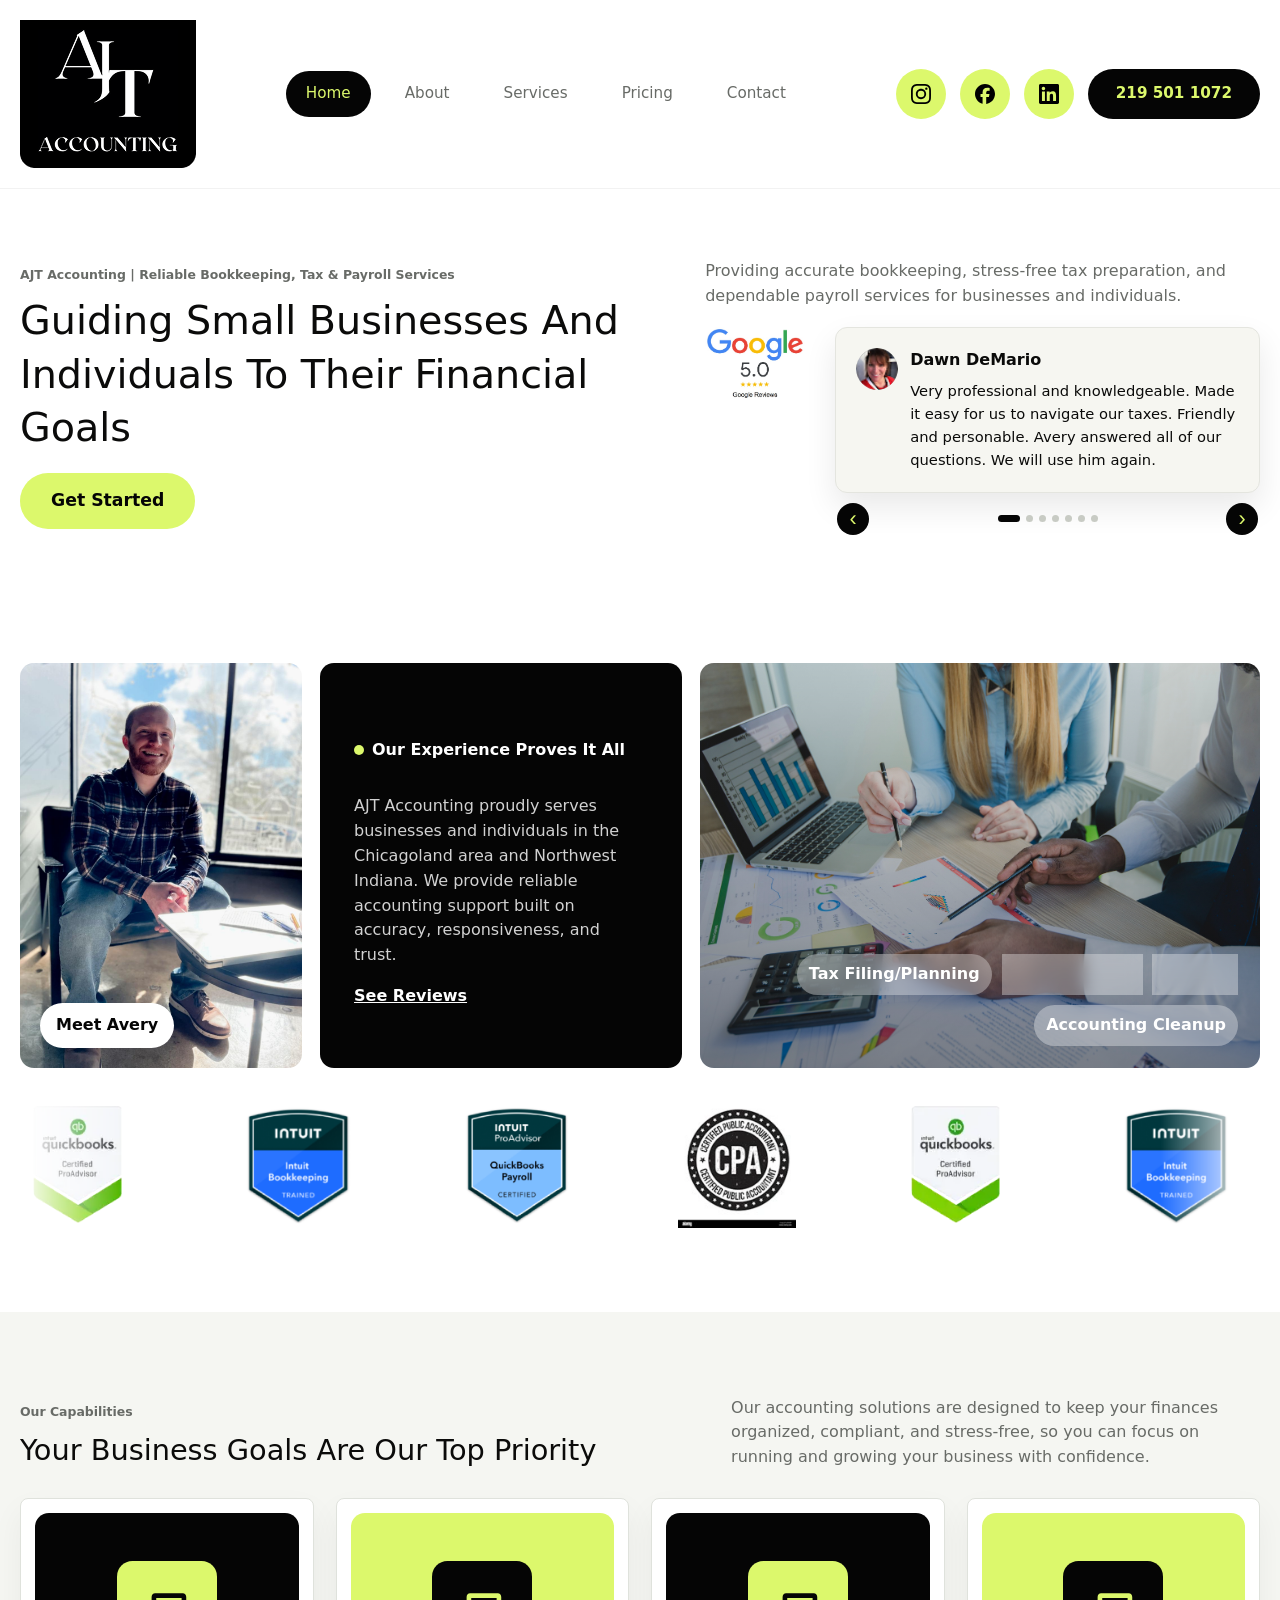
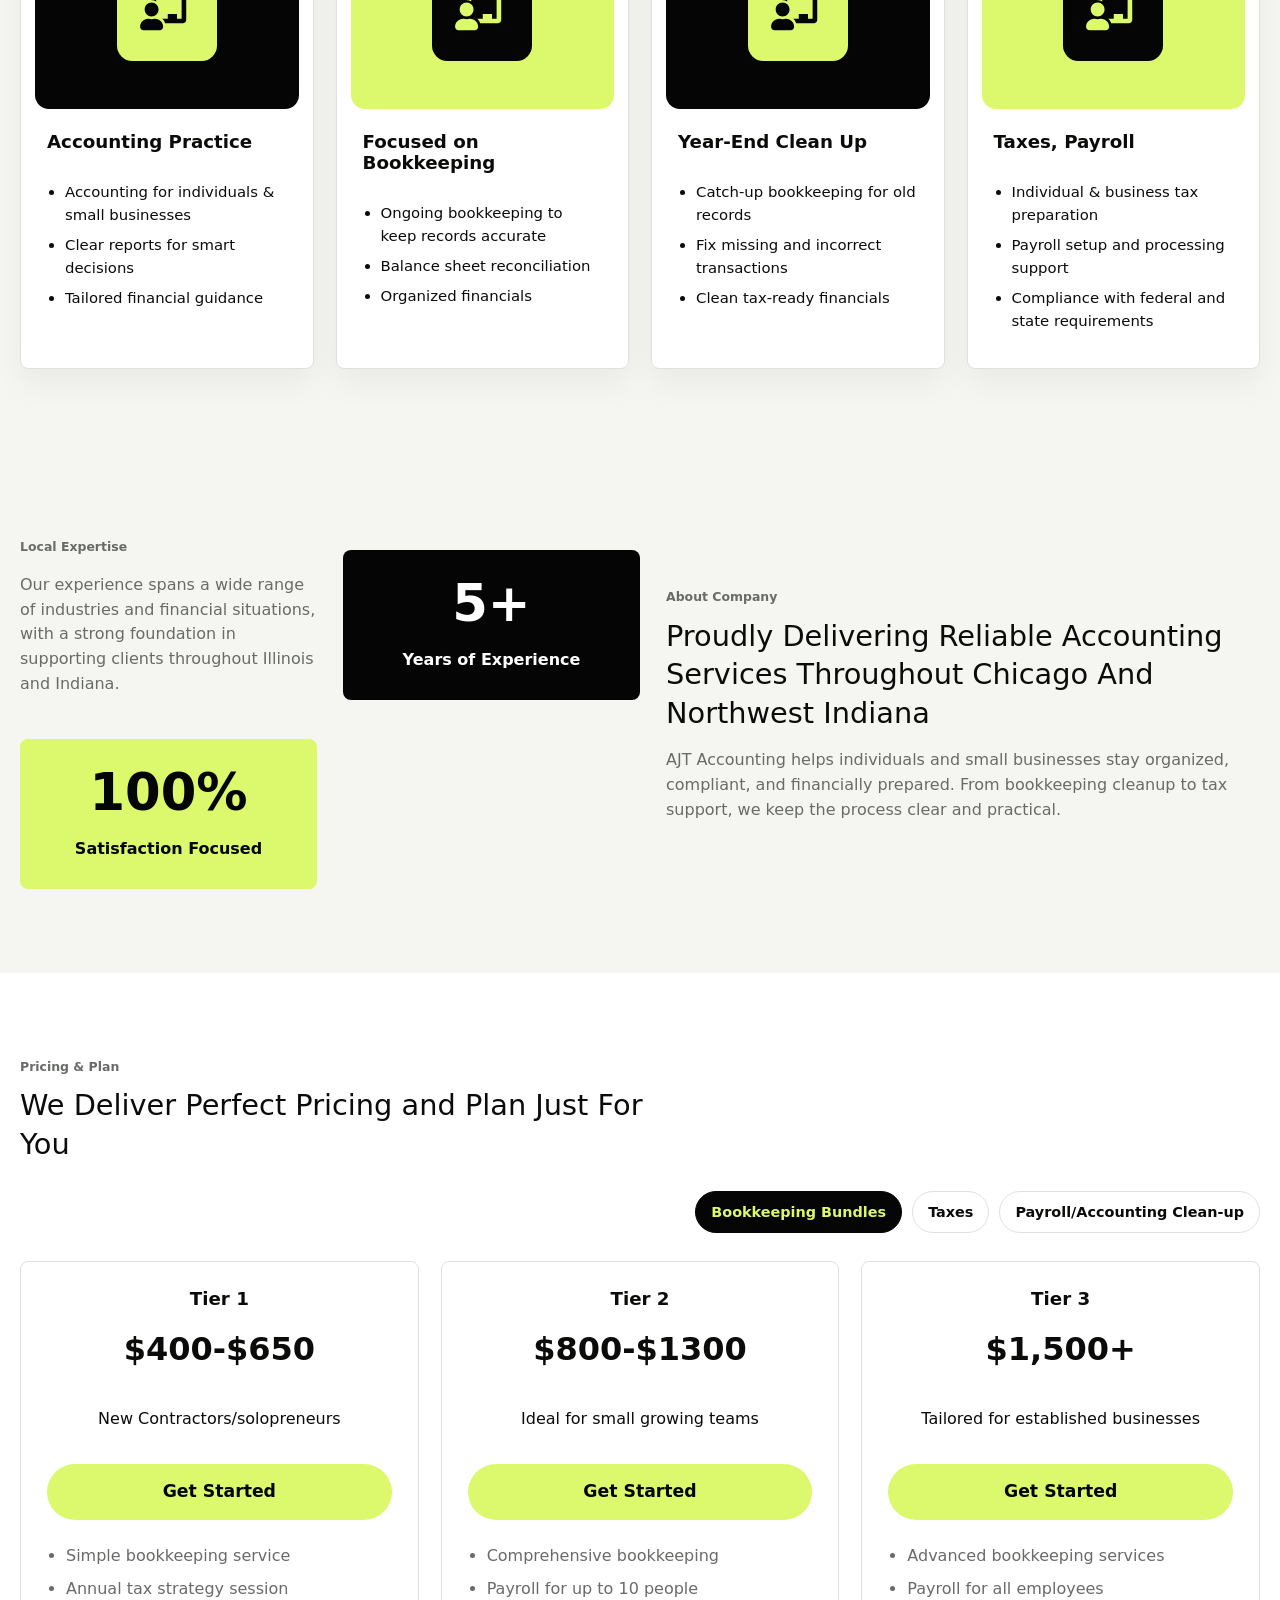
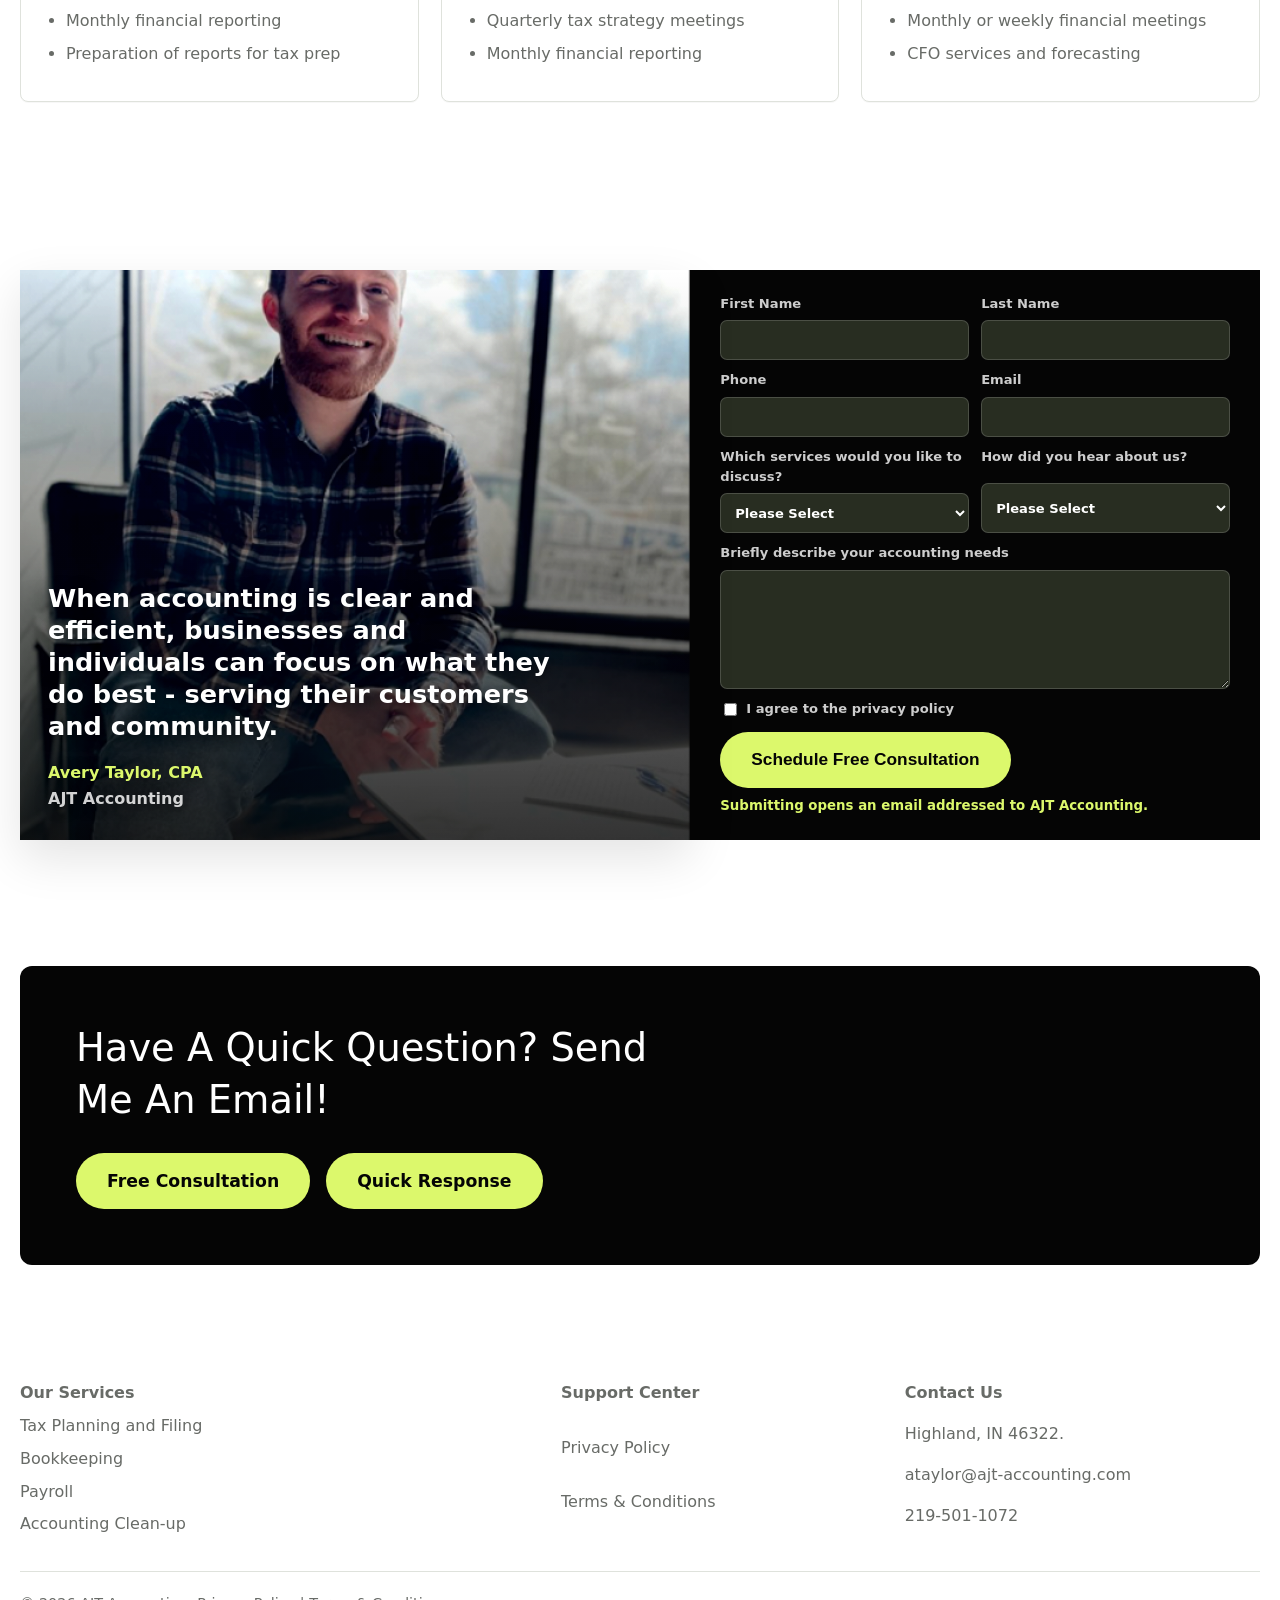
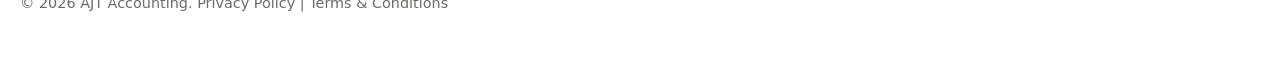
==== commit 9fb61082: "Match footer columns to live site" ====
--- a/index.html
+++ b/index.html
@@ -23,8 +23,8 @@
         </div>
         <div class="nav-actions" aria-label="Social links and phone">
           <a class="icon-link" href="https://www.instagram.com/ajt.accounting/" aria-label="Instagram" target="_blank" rel="noopener noreferrer"><img src="assets/img/icon-instagram.svg" alt="" aria-hidden="true"></a>
-          <a class="icon-link" href="https://www.facebook.com/ajtaccounting" aria-label="Facebook"><img src="assets/img/icon-facebook.svg" alt="" aria-hidden="true"></a>
-          <a class="icon-link" href="https://www.linkedin.com/company/ajt-accounting" aria-label="LinkedIn"><img src="assets/img/icon-linkedin.svg" alt="" aria-hidden="true"></a>
+          <a class="icon-link" href="https://www.facebook.com/profile.php?id=61587523283100" aria-label="Facebook" target="_blank" rel="noopener noreferrer"><img src="assets/img/icon-facebook.svg" alt="" aria-hidden="true"></a>
+          <a class="icon-link" href="https://www.linkedin.com/in/avery-taylor-cpa-85993a24b/" aria-label="LinkedIn" target="_blank" rel="noopener noreferrer"><img src="assets/img/icon-linkedin.svg" alt="" aria-hidden="true"></a>
           <a class="phone-pill" href="tel:+12195011072">219 501 1072</a>
         </div>
       </nav>
@@ -249,31 +249,7 @@
       </section>
     </main>
 
-    <footer class="site-footer">
-      <div class="wrap footer-grid">
-        <div>
-          <strong>AJT Accounting</strong>
-          <p>Reliable bookkeeping, tax preparation, payroll, and accounting cleanup for Chicagoland and Northwest Indiana.</p>
-        </div>
-        <div class="footer-links">
-          <strong>Services</strong>
-          <a href="services/">Tax Planning and Filing</a>
-          <a href="services/">Bookkeeping</a>
-          <a href="services/">Payroll</a>
-          <a href="services/">Accounting Cleanup</a>
-        </div>
-        <div class="footer-links">
-          <strong>Contact</strong>
-          <span>Highland, IN 46322</span>
-          <a href="mailto:ataylor@ajt-accounting.com">ataylor@ajt-accounting.com</a>
-          <a href="tel:+12195011072">219-501-1072</a>
-        </div>
-      </div>
-      <div class="wrap fine-print">
-        <span>&copy; <span data-year></span> AJT Accounting.</span>
-        <span> <a href="privacy-policy/">Privacy Policy</a> | <a href="terms-and-conditions/">Terms & Conditions</a></span>
-      </div>
-    </footer>
+    <footer class="site-footer"><div class="wrap footer-grid"><div class="footer-links"><strong>Our Services</strong><a href="services/">Tax Planning and Filing</a><a href="services/">Bookkeeping</a><a href="services/">Payroll</a><a href="services/">Accounting Clean-up</a></div><div class="footer-links"><strong>Support Center</strong><a href="privacy-policy/">Privacy Policy</a><a href="terms-and-conditions/">Terms & Conditions</a></div><div class="footer-links"><strong>Contact Us</strong><span>Highland, IN 46322.</span><a href="mailto:ataylor@ajt-accounting.com">ataylor@ajt-accounting.com</a><a href="tel:+12195011072">219-501-1072</a></div></div><div class="wrap fine-print">&copy; <span data-year></span> AJT Accounting. <a href="privacy-policy/">Privacy Policy</a> | <a href="terms-and-conditions/">Terms & Conditions</a></div></footer>
     <script src="assets/js/main.js"></script>
   </body>
 </html>
--- a/assets/css/styles.css
+++ b/assets/css/styles.css
@@ -877,6 +877,30 @@
   display: none;
 }
 
+.contact-page .contact-layout {
+  grid-template-columns: minmax(480px, 0.95fr) minmax(420px, 1fr);
+  align-items: start;
+}
+
+.contact-page .contact-spacer {
+  min-height: 870px;
+}
+
+.contact-page .contact-spacer img {
+  object-position: 50% 0;
+}
+
+.contact-page .lead-form {
+  min-height: 870px;
+  padding: 54px 46px 44px;
+}
+
+.contact-page .lead-form > .kicker,
+.contact-page .lead-form > h2,
+.contact-page .lead-form > p {
+  display: block;
+}
+
 .lead-form p,
 .contact-panel .lead,
 .contact-panel .muted {
@@ -955,6 +979,11 @@
 .quick-question h2 {
   max-width: 620px;
   font-size: clamp(1.8rem, 3vw, 2.7rem);
+}
+
+.contact-page .quick-question h2 {
+  max-width: none;
+  white-space: nowrap;
 }
 
 .site-footer {
@@ -1042,6 +1071,19 @@
   .contact-spacer,
   .contact-spacer img {
     min-height: 430px;
+  }
+
+  .contact-page .contact-layout {
+    grid-template-columns: 1fr;
+  }
+
+  .contact-page .contact-spacer,
+  .contact-page .contact-spacer img {
+    min-height: 560px;
+  }
+
+  .contact-page .lead-form {
+    margin-top: 0;
   }
 }
 
@@ -1173,6 +1215,10 @@
     padding: 20px;
   }
 
+  .contact-page .quick-question h2 {
+    white-space: normal;
+  }
+
   .actions .button,
   .lead-form button {
     width: 100%;
